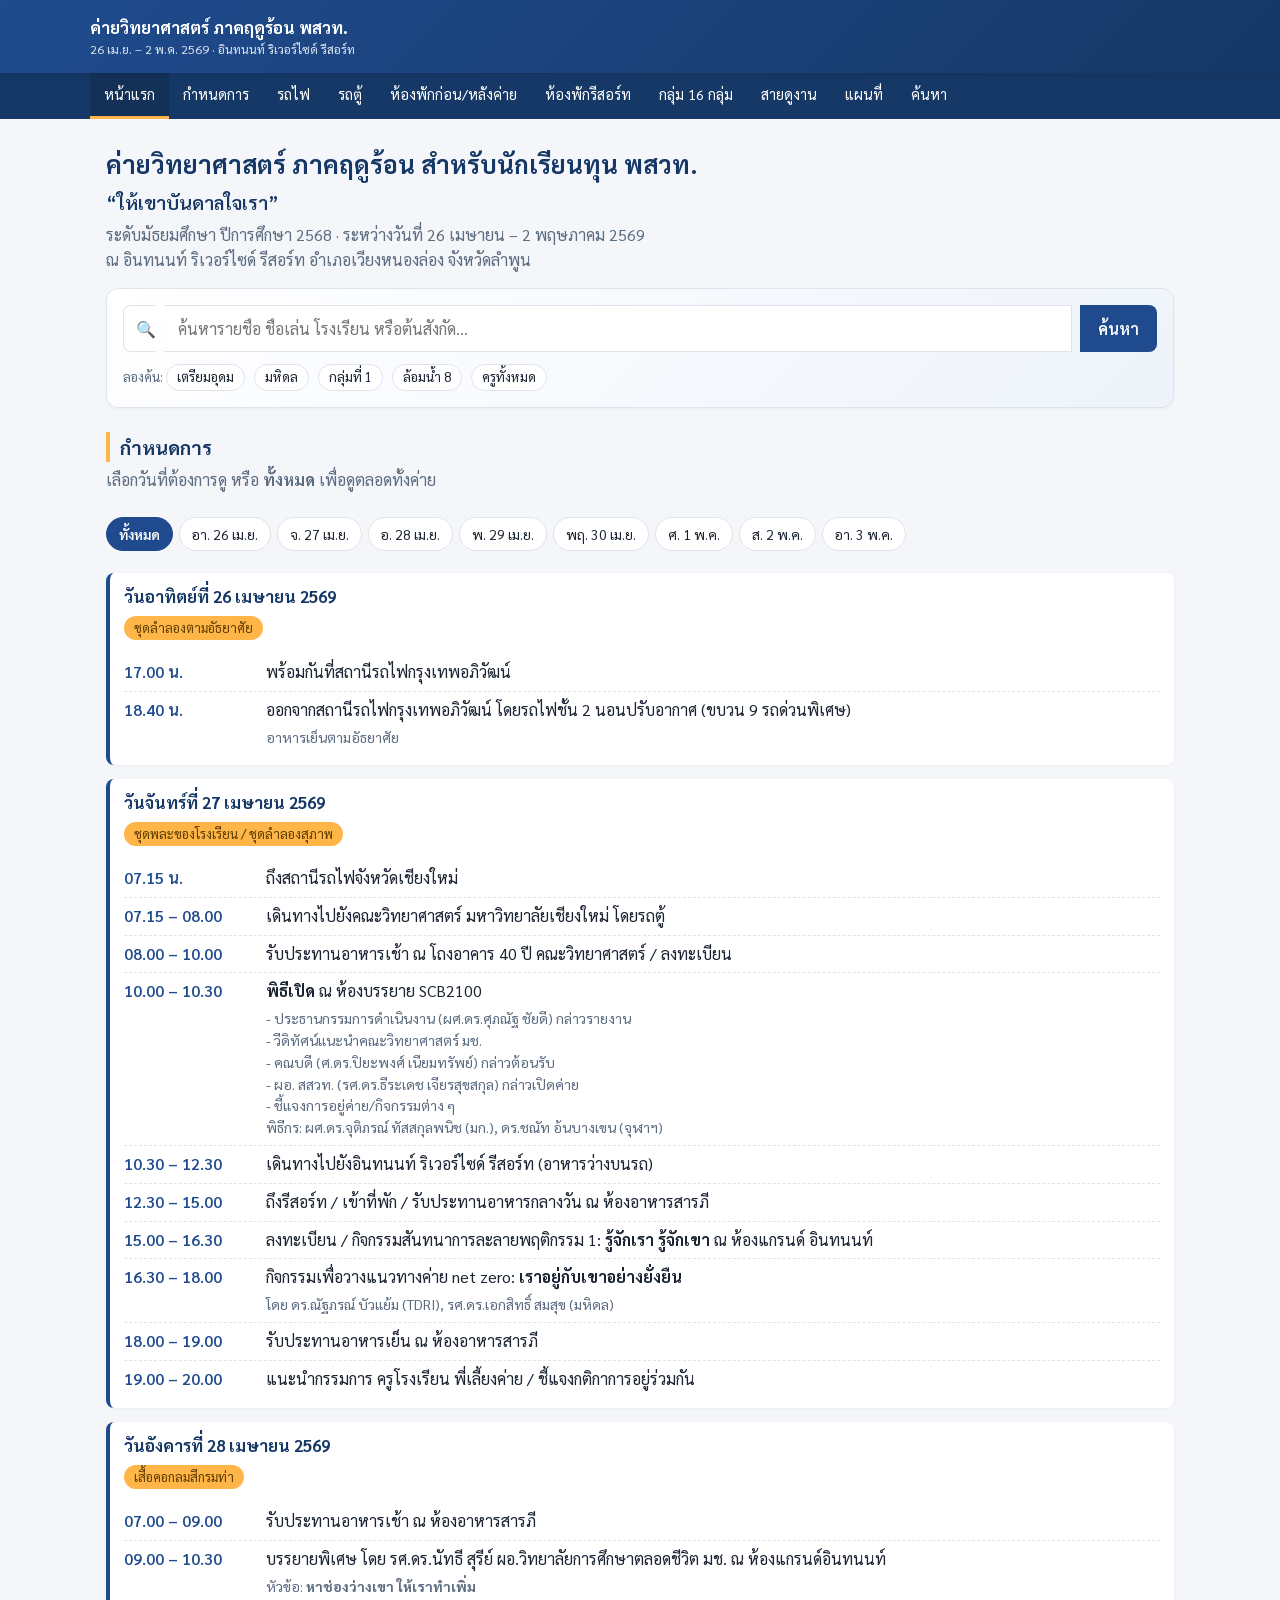
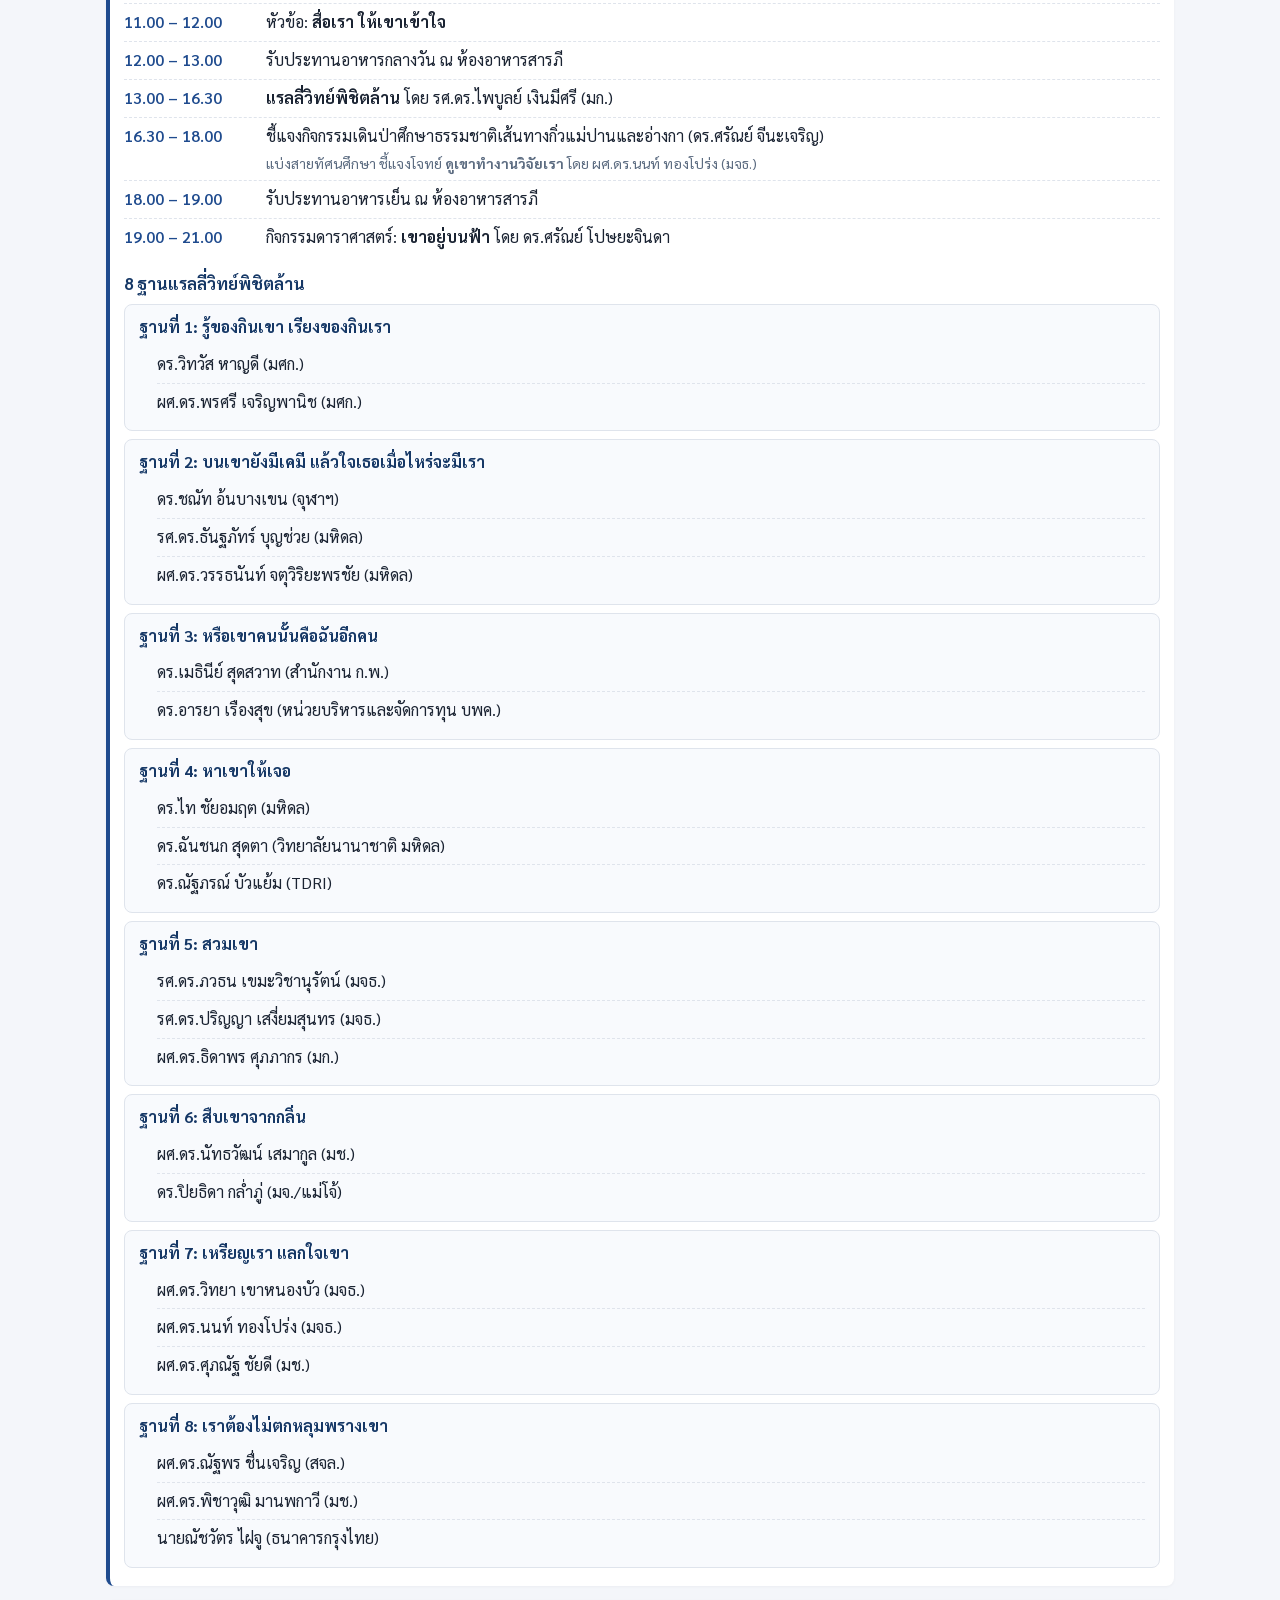
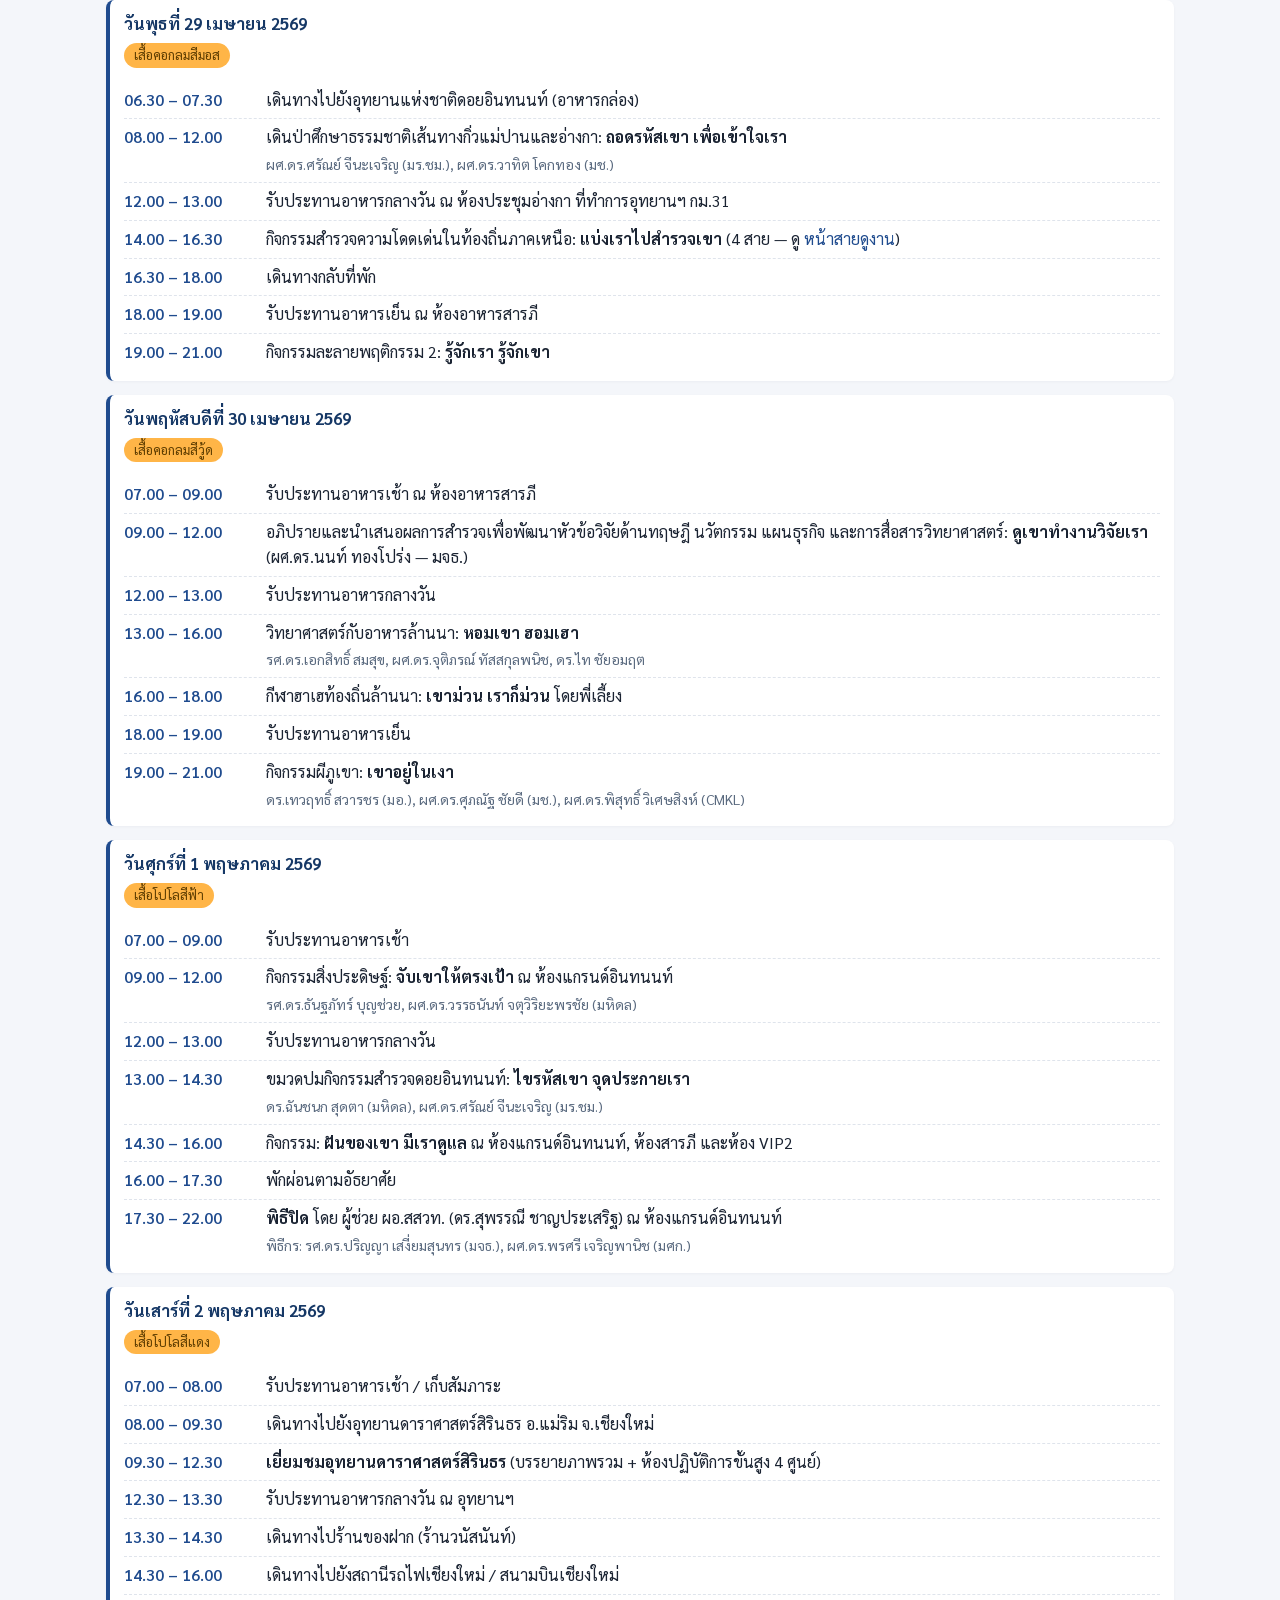
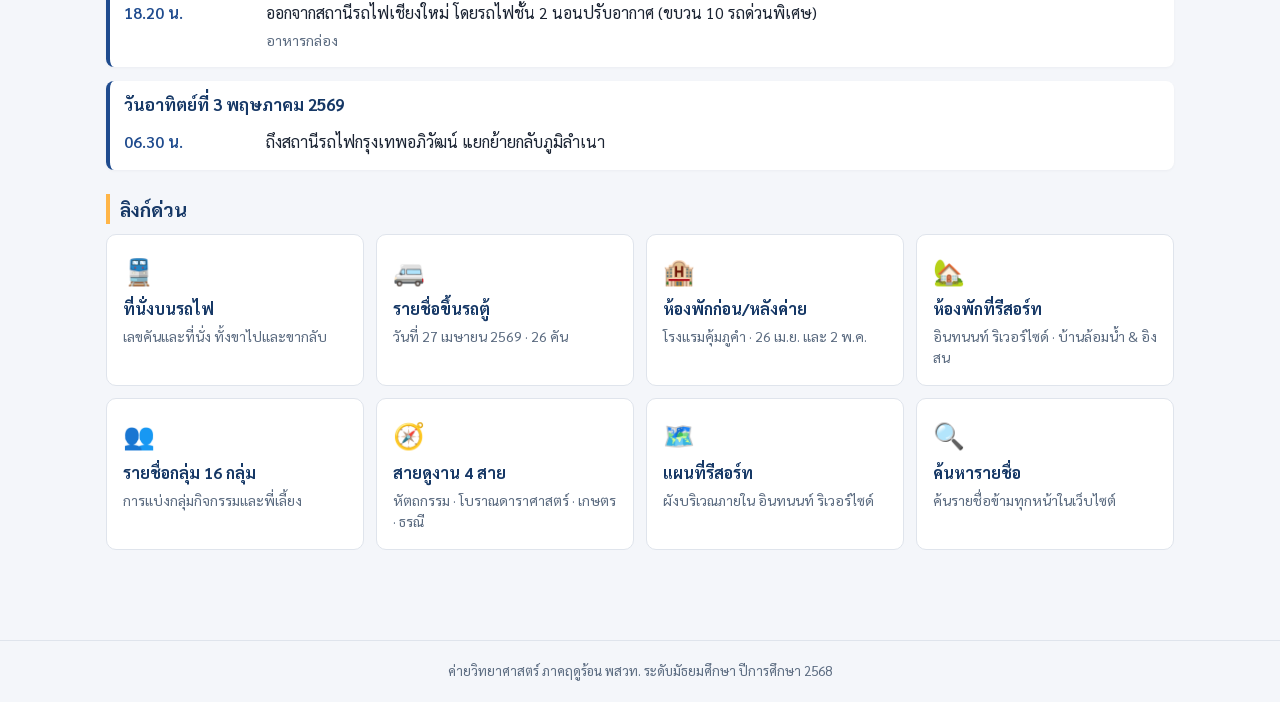
==== dpst25/index.html @ f463a6c1 "Deploy DPST25 camp site under /dpst25" ====
<!DOCTYPE html>
<html lang="th">
<head>
<meta charset="UTF-8">
<meta name="viewport" content="width=device-width, initial-scale=1">
<title>หน้าแรก | ค่ายวิทยาศาสตร์ พสวท. 2568</title>
<link rel="stylesheet" href="assets/style.css">
<link rel="preconnect" href="https://fonts.googleapis.com">
<link rel="preconnect" href="https://fonts.gstatic.com" crossorigin>
<link href="https://fonts.googleapis.com/css2?family=Sarabun:wght@400;600;700&display=swap" rel="stylesheet">
</head>
<body>
<header class="site-header">
  <div class="wrap">
    <div class="brand">ค่ายวิทยาศาสตร์ ภาคฤดูร้อน พสวท.<small>26 เม.ย. – 2 พ.ค. 2569 · อินทนนท์ ริเวอร์ไซด์ รีสอร์ท</small></div>
    <button class="menu-toggle" aria-label="Menu">เมนู ☰</button>
  </div>
</header>
<nav class="site-nav">
  <div class="wrap">
    <a href="index.html" class="active">หน้าแรก</a>
    <a href="schedule.html">กำหนดการ</a>
    <a href="train.html">รถไฟ</a>
    <a href="vans.html">รถตู้</a>
    <a href="hotel-rooms.html">ห้องพักก่อน/หลังค่าย</a>
    <a href="accommodation.html">ห้องพักรีสอร์ท</a>
    <a href="groups.html">กลุ่ม 16 กลุ่ม</a>
    <a href="field-trip.html">สายดูงาน</a>
    <a href="map.html">แผนที่</a>
    <a href="search.html">ค้นหา</a>
  </div>
</nav>
<main>

  <h1>ค่ายวิทยาศาสตร์ ภาคฤดูร้อน สำหรับนักเรียนทุน พสวท.</h1>
  <p style="font-size:1.2rem;font-weight:600;color:var(--primary-dark);margin:4px 0 6px;">“ให้เขาบันดาลใจเรา”</p>
  <p class="lead">ระดับมัธยมศึกษา ปีการศึกษา 2568 · ระหว่างวันที่ 26 เมษายน – 2 พฤษภาคม 2569<br>ณ อินทนนท์ ริเวอร์ไซด์ รีสอร์ท อำเภอเวียงหนองล่อง จังหวัดลำพูน</p>

  <div class="hero-search">
    <form action="search.html" method="get" role="search">
      <span class="icon" aria-hidden="true">🔍</span>
      <input type="search" name="q" placeholder="ค้นหารายชื่อ ชื่อเล่น โรงเรียน หรือต้นสังกัด…" aria-label="ค้นหารายชื่อทั้งไซต์" autocomplete="off">
      <button type="submit">ค้นหา</button>
    </form>
    <p class="hint">ลองค้น:
      <a href="search.html?q=เตรียมอุดม">เตรียมอุดม</a>
      <a href="search.html?q=มหิดล">มหิดล</a>
      <a href="search.html?q=กลุ่มที่+1">กลุ่มที่ 1</a>
      <a href="search.html?q=ล้อมน้ำ+8">ล้อมน้ำ 8</a>
      <a href="search.html?q=ครู">ครูทั้งหมด</a>
    </p>
  </div>

  <h2>กำหนดการ</h2>
  <p class="lead" style="margin-top:-4px;">เลือกวันที่ต้องการดู หรือ <strong>ทั้งหมด</strong> เพื่อดูตลอดทั้งค่าย</p>
  <div class="day-filters" role="tablist">
    <button class="day-btn active" data-day="all">ทั้งหมด</button>
    <button class="day-btn" data-day="26apr">อา. 26 เม.ย.</button>
    <button class="day-btn" data-day="27apr">จ. 27 เม.ย.</button>
    <button class="day-btn" data-day="28apr">อ. 28 เม.ย.</button>
    <button class="day-btn" data-day="29apr">พ. 29 เม.ย.</button>
    <button class="day-btn" data-day="30apr">พฤ. 30 เม.ย.</button>
    <button class="day-btn" data-day="1may">ศ. 1 พ.ค.</button>
    <button class="day-btn" data-day="2may">ส. 2 พ.ค.</button>
    <button class="day-btn" data-day="3may">อา. 3 พ.ค.</button>
  </div>

  <div class="day-block" data-day="26apr">
    <h3>วันอาทิตย์ที่ 26 เมษายน 2569</h3>
    <span class="dress">ชุดลำลองตามอัธยาศัย</span>
    <ul>
      <li><span class="time">17.00 น.</span><span class="what">พร้อมกันที่สถานีรถไฟกรุงเทพอภิวัฒน์</span></li>
      <li><span class="time">18.40 น.</span><span class="what">ออกจากสถานีรถไฟกรุงเทพอภิวัฒน์ โดยรถไฟชั้น 2 นอนปรับอากาศ (ขบวน 9 รถด่วนพิเศษ)<span class="sub">อาหารเย็นตามอัธยาศัย</span></span></li>
    </ul>
  </div>

  <div class="day-block" data-day="27apr">
    <h3>วันจันทร์ที่ 27 เมษายน 2569</h3>
    <span class="dress">ชุดพละของโรงเรียน / ชุดลำลองสุภาพ</span>
    <ul>
      <li><span class="time">07.15 น.</span><span class="what">ถึงสถานีรถไฟจังหวัดเชียงใหม่</span></li>
      <li><span class="time">07.15 – 08.00</span><span class="what">เดินทางไปยังคณะวิทยาศาสตร์ มหาวิทยาลัยเชียงใหม่ โดยรถตู้</span></li>
      <li><span class="time">08.00 – 10.00</span><span class="what">รับประทานอาหารเช้า ณ โถงอาคาร 40 ปี คณะวิทยาศาสตร์ / ลงทะเบียน</span></li>
      <li><span class="time">10.00 – 10.30</span><span class="what"><strong>พิธีเปิด</strong> ณ ห้องบรรยาย SCB2100<span class="sub">- ประธานกรรมการดำเนินงาน (ผศ.ดร.ศุภณัฐ ชัยดี) กล่าวรายงาน<br>- วีดิทัศน์แนะนำคณะวิทยาศาสตร์ มช.<br>- คณบดี (ศ.ดร.ปิยะพงศ์ เนียมทรัพย์) กล่าวต้อนรับ<br>- ผอ. สสวท. (รศ.ดร.ธีระเดช เจียรสุขสกุล) กล่าวเปิดค่าย<br>- ชี้แจงการอยู่ค่าย/กิจกรรมต่าง ๆ<br>พิธีกร: ผศ.ดร.จุติภรณ์ ทัสสกุลพนิช (มก.), ดร.ชณัท อ้นบางเขน (จุฬาฯ)</span></span></li>
      <li><span class="time">10.30 – 12.30</span><span class="what">เดินทางไปยังอินทนนท์ ริเวอร์ไซด์ รีสอร์ท (อาหารว่างบนรถ)</span></li>
      <li><span class="time">12.30 – 15.00</span><span class="what">ถึงรีสอร์ท / เข้าที่พัก / รับประทานอาหารกลางวัน ณ ห้องอาหารสารภี</span></li>
      <li><span class="time">15.00 – 16.30</span><span class="what">ลงทะเบียน / กิจกรรมสันทนาการละลายพฤติกรรม 1: <strong>รู้จักเรา รู้จักเขา</strong> ณ ห้องแกรนด์ อินทนนท์</span></li>
      <li><span class="time">16.30 – 18.00</span><span class="what">กิจกรรมเพื่อวางแนวทางค่าย net zero: <strong>เราอยู่กับเขาอย่างยั่งยืน</strong><span class="sub">โดย ดร.ณัฐภรณ์ บัวแย้ม (TDRI), รศ.ดร.เอกสิทธิ์ สมสุข (มหิดล)</span></span></li>
      <li><span class="time">18.00 – 19.00</span><span class="what">รับประทานอาหารเย็น ณ ห้องอาหารสารภี</span></li>
      <li><span class="time">19.00 – 20.00</span><span class="what">แนะนำกรรมการ ครูโรงเรียน พี่เลี้ยงค่าย / ชี้แจงกติกาการอยู่ร่วมกัน</span></li>
    </ul>
  </div>

  <div class="day-block" data-day="28apr">
    <h3>วันอังคารที่ 28 เมษายน 2569</h3>
    <span class="dress">เสื้อคอกลมสีกรมท่า</span>
    <ul>
      <li><span class="time">07.00 – 09.00</span><span class="what">รับประทานอาหารเช้า ณ ห้องอาหารสารภี</span></li>
      <li><span class="time">09.00 – 10.30</span><span class="what">บรรยายพิเศษ โดย รศ.ดร.นัทธี สุรีย์ ผอ.วิทยาลัยการศึกษาตลอดชีวิต มช. ณ ห้องแกรนด์อินทนนท์<span class="sub">หัวข้อ: <strong>หาช่องว่างเขา ให้เราทำเพิ่ม</strong></span></span></li>
      <li><span class="time">11.00 – 12.00</span><span class="what">หัวข้อ: <strong>สื่อเรา ให้เขาเข้าใจ</strong></span></li>
      <li><span class="time">12.00 – 13.00</span><span class="what">รับประทานอาหารกลางวัน ณ ห้องอาหารสารภี</span></li>
      <li><span class="time">13.00 – 16.30</span><span class="what"><strong>แรลลี่วิทย์พิชิตล้าน</strong> โดย รศ.ดร.ไพบูลย์ เงินมีศรี (มก.)</span></li>
      <li><span class="time">16.30 – 18.00</span><span class="what">ชี้แจงกิจกรรมเดินป่าศึกษาธรรมชาติเส้นทางกิ่วแม่ปานและอ่างกา (ดร.ศรัณย์ จีนะเจริญ)<span class="sub">แบ่งสายทัศนศึกษา ชี้แจงโจทย์ <strong>ดูเขาทำงานวิจัยเรา</strong> โดย ผศ.ดร.นนท์ ทองโปร่ง (มจธ.)</span></span></li>
      <li><span class="time">18.00 – 19.00</span><span class="what">รับประทานอาหารเย็น ณ ห้องอาหารสารภี</span></li>
      <li><span class="time">19.00 – 21.00</span><span class="what">กิจกรรมดาราศาสตร์: <strong>เขาอยู่บนฟ้า</strong> โดย ดร.ศรัณย์ โปษยะจินดา</span></li>
    </ul>

    <h3 style="margin-top:14px;">8 ฐานแรลลี่วิทย์พิชิตล้าน</h3>
    <div class="station-card">
      <div class="station-title">ฐานที่ 1: รู้ของกินเขา เรียงของกินเรา</div>
      <ul><li>ดร.วิทวัส หาญดี (มศก.)</li><li>ผศ.ดร.พรศรี เจริญพานิช (มศก.)</li></ul>
    </div>
    <div class="station-card">
      <div class="station-title">ฐานที่ 2: บนเขายังมีเคมี แล้วใจเธอเมื่อไหร่จะมีเรา</div>
      <ul><li>ดร.ชณัท อ้นบางเขน (จุฬาฯ)</li><li>รศ.ดร.ธันฐภัทร์ บุญช่วย (มหิดล)</li><li>ผศ.ดร.วรรธนันท์ จตุวิริยะพรชัย (มหิดล)</li></ul>
    </div>
    <div class="station-card">
      <div class="station-title">ฐานที่ 3: หรือเขาคนนั้นคือฉันอีกคน</div>
      <ul><li>ดร.เมธินีย์ สุดสวาท (สำนักงาน ก.พ.)</li><li>ดร.อารยา เรืองสุข (หน่วยบริหารและจัดการทุน บพค.)</li></ul>
    </div>
    <div class="station-card">
      <div class="station-title">ฐานที่ 4: หาเขาให้เจอ</div>
      <ul><li>ดร.ไท ชัยอมฤต (มหิดล)</li><li>ดร.ฉันชนก สุดตา (วิทยาลัยนานาชาติ มหิดล)</li><li>ดร.ณัฐภรณ์ บัวแย้ม (TDRI)</li></ul>
    </div>
    <div class="station-card">
      <div class="station-title">ฐานที่ 5: สวมเขา</div>
      <ul><li>รศ.ดร.ภวธน เขมะวิชานุรัตน์ (มจธ.)</li><li>รศ.ดร.ปริญญา เสงี่ยมสุนทร (มจธ.)</li><li>ผศ.ดร.ธิดาพร ศุภภากร (มก.)</li></ul>
    </div>
    <div class="station-card">
      <div class="station-title">ฐานที่ 6: สืบเขาจากกลิ่น</div>
      <ul><li>ผศ.ดร.นัทธวัฒน์ เสมากูล (มช.)</li><li>ดร.ปิยธิดา กล่ำภู่ (มจ./แม่โจ้)</li></ul>
    </div>
    <div class="station-card">
      <div class="station-title">ฐานที่ 7: เหรียญเรา แลกใจเขา</div>
      <ul><li>ผศ.ดร.วิทยา เขาหนองบัว (มจธ.)</li><li>ผศ.ดร.นนท์ ทองโปร่ง (มจธ.)</li><li>ผศ.ดร.ศุภณัฐ ชัยดี (มช.)</li></ul>
    </div>
    <div class="station-card">
      <div class="station-title">ฐานที่ 8: เราต้องไม่ตกหลุมพรางเขา</div>
      <ul><li>ผศ.ดร.ณัฐพร ชื่นเจริญ (สจล.)</li><li>ผศ.ดร.พิชาวุฒิ มานพกาวี (มช.)</li><li>นายณัชวัตร ไฝจู (ธนาคารกรุงไทย)</li></ul>
    </div>
  </div>

  <div class="day-block" data-day="29apr">
    <h3>วันพุธที่ 29 เมษายน 2569</h3>
    <span class="dress">เสื้อคอกลมสีมอส</span>
    <ul>
      <li><span class="time">06.30 – 07.30</span><span class="what">เดินทางไปยังอุทยานแห่งชาติดอยอินทนนท์ (อาหารกล่อง)</span></li>
      <li><span class="time">08.00 – 12.00</span><span class="what">เดินป่าศึกษาธรรมชาติเส้นทางกิ่วแม่ปานและอ่างกา: <strong>ถอดรหัสเขา เพื่อเข้าใจเรา</strong><span class="sub">ผศ.ดร.ศรัณย์ จีนะเจริญ (มร.ชม.), ผศ.ดร.วาทิต โคกทอง (มช.)</span></span></li>
      <li><span class="time">12.00 – 13.00</span><span class="what">รับประทานอาหารกลางวัน ณ ห้องประชุมอ่างกา ที่ทำการอุทยานฯ กม.31</span></li>
      <li><span class="time">14.00 – 16.30</span><span class="what">กิจกรรมสำรวจความโดดเด่นในท้องถิ่นภาคเหนือ: <strong>แบ่งเราไปสำรวจเขา</strong> (4 สาย — ดู <a href="field-trip.html">หน้าสายดูงาน</a>)</span></li>
      <li><span class="time">16.30 – 18.00</span><span class="what">เดินทางกลับที่พัก</span></li>
      <li><span class="time">18.00 – 19.00</span><span class="what">รับประทานอาหารเย็น ณ ห้องอาหารสารภี</span></li>
      <li><span class="time">19.00 – 21.00</span><span class="what">กิจกรรมละลายพฤติกรรม 2: <strong>รู้จักเรา รู้จักเขา</strong></span></li>
    </ul>
  </div>

  <div class="day-block" data-day="30apr">
    <h3>วันพฤหัสบดีที่ 30 เมษายน 2569</h3>
    <span class="dress">เสื้อคอกลมสีวู้ด</span>
    <ul>
      <li><span class="time">07.00 – 09.00</span><span class="what">รับประทานอาหารเช้า ณ ห้องอาหารสารภี</span></li>
      <li><span class="time">09.00 – 12.00</span><span class="what">อภิปรายและนำเสนอผลการสำรวจเพื่อพัฒนาหัวข้อวิจัยด้านทฤษฎี นวัตกรรม แผนธุรกิจ และการสื่อสารวิทยาศาสตร์: <strong>ดูเขาทำงานวิจัยเรา</strong> (ผศ.ดร.นนท์ ทองโปร่ง — มจธ.)</span></li>
      <li><span class="time">12.00 – 13.00</span><span class="what">รับประทานอาหารกลางวัน</span></li>
      <li><span class="time">13.00 – 16.00</span><span class="what">วิทยาศาสตร์กับอาหารล้านนา: <strong>หอมเขา ฮอมเฮา</strong><span class="sub">รศ.ดร.เอกสิทธิ์ สมสุข, ผศ.ดร.จุติภรณ์ ทัสสกุลพนิช, ดร.ไท ชัยอมฤต</span></span></li>
      <li><span class="time">16.00 – 18.00</span><span class="what">กีฬาฮาเฮท้องถิ่นล้านนา: <strong>เขาม่วน เราก็ม่วน</strong> โดยพี่เลี้ยง</span></li>
      <li><span class="time">18.00 – 19.00</span><span class="what">รับประทานอาหารเย็น</span></li>
      <li><span class="time">19.00 – 21.00</span><span class="what">กิจกรรมผีภูเขา: <strong>เขาอยู่ในเงา</strong><span class="sub">ดร.เทวฤทธิ์ สวารชร (มอ.), ผศ.ดร.ศุภณัฐ ชัยดี (มช.), ผศ.ดร.พิสุทธิ์ วิเศษสิงห์ (CMKL)</span></span></li>
    </ul>
  </div>

  <div class="day-block" data-day="1may">
    <h3>วันศุกร์ที่ 1 พฤษภาคม 2569</h3>
    <span class="dress">เสื้อโปโลสีฟ้า</span>
    <ul>
      <li><span class="time">07.00 – 09.00</span><span class="what">รับประทานอาหารเช้า</span></li>
      <li><span class="time">09.00 – 12.00</span><span class="what">กิจกรรมสิ่งประดิษฐ์: <strong>จับเขาให้ตรงเป้า</strong> ณ ห้องแกรนด์อินทนนท์<span class="sub">รศ.ดร.ธันฐภัทร์ บุญช่วย, ผศ.ดร.วรรธนันท์ จตุวิริยะพรชัย (มหิดล)</span></span></li>
      <li><span class="time">12.00 – 13.00</span><span class="what">รับประทานอาหารกลางวัน</span></li>
      <li><span class="time">13.00 – 14.30</span><span class="what">ขมวดปมกิจกรรมสำรวจดอยอินทนนท์: <strong>ไขรหัสเขา จุดประกายเรา</strong><span class="sub">ดร.ฉันชนก สุดตา (มหิดล), ผศ.ดร.ศรัณย์ จีนะเจริญ (มร.ชม.)</span></span></li>
      <li><span class="time">14.30 – 16.00</span><span class="what">กิจกรรม: <strong>ฝันของเขา มีเราดูแล</strong> ณ ห้องแกรนด์อินทนนท์, ห้องสารภี และห้อง VIP2</span></li>
      <li><span class="time">16.00 – 17.30</span><span class="what">พักผ่อนตามอัธยาศัย</span></li>
      <li><span class="time">17.30 – 22.00</span><span class="what"><strong>พิธีปิด</strong> โดย ผู้ช่วย ผอ.สสวท. (ดร.สุพรรณี ชาญประเสริฐ) ณ ห้องแกรนด์อินทนนท์<span class="sub">พิธีกร: รศ.ดร.ปริญญา เสงี่ยมสุนทร (มจธ.), ผศ.ดร.พรศรี เจริญพานิช (มศก.)</span></span></li>
    </ul>
  </div>

  <div class="day-block" data-day="2may">
    <h3>วันเสาร์ที่ 2 พฤษภาคม 2569</h3>
    <span class="dress">เสื้อโปโลสีแดง</span>
    <ul>
      <li><span class="time">07.00 – 08.00</span><span class="what">รับประทานอาหารเช้า / เก็บสัมภาระ</span></li>
      <li><span class="time">08.00 – 09.30</span><span class="what">เดินทางไปยังอุทยานดาราศาสตร์สิรินธร อ.แม่ริม จ.เชียงใหม่</span></li>
      <li><span class="time">09.30 – 12.30</span><span class="what"><strong>เยี่ยมชมอุทยานดาราศาสตร์สิรินธร</strong> (บรรยายภาพรวม + ห้องปฏิบัติการขั้นสูง 4 ศูนย์)</span></li>
      <li><span class="time">12.30 – 13.30</span><span class="what">รับประทานอาหารกลางวัน ณ อุทยานฯ</span></li>
      <li><span class="time">13.30 – 14.30</span><span class="what">เดินทางไปร้านของฝาก (ร้านวนัสนันท์)</span></li>
      <li><span class="time">14.30 – 16.00</span><span class="what">เดินทางไปยังสถานีรถไฟเชียงใหม่ / สนามบินเชียงใหม่</span></li>
      <li><span class="time">18.20 น.</span><span class="what">ออกจากสถานีรถไฟเชียงใหม่ โดยรถไฟชั้น 2 นอนปรับอากาศ (ขบวน 10 รถด่วนพิเศษ)<span class="sub">อาหารกล่อง</span></span></li>
    </ul>
  </div>

  <div class="day-block" data-day="3may">
    <h3>วันอาทิตย์ที่ 3 พฤษภาคม 2569</h3>
    <ul>
      <li><span class="time">06.30 น.</span><span class="what">ถึงสถานีรถไฟกรุงเทพอภิวัฒน์ แยกย้ายกลับภูมิลำเนา</span></li>
    </ul>
  </div>


  <h2>ลิงก์ด่วน</h2>
  <div class="tile-grid">
    <a class="tile" href="train.html">
      <div class="icon">🚆</div>
      <div class="title">ที่นั่งบนรถไฟ</div>
      <div class="desc">เลขคันและที่นั่ง ทั้งขาไปและขากลับ</div>
    </a>
    <a class="tile" href="vans.html">
      <div class="icon">🚐</div>
      <div class="title">รายชื่อขึ้นรถตู้</div>
      <div class="desc">วันที่ 27 เมษายน 2569 · 26 คัน</div>
    </a>
    <a class="tile" href="hotel-rooms.html">
      <div class="icon">🏨</div>
      <div class="title">ห้องพักก่อน/หลังค่าย</div>
      <div class="desc">โรงแรมคุ้มภูคำ · 26 เม.ย. และ 2 พ.ค.</div>
    </a>
    <a class="tile" href="accommodation.html">
      <div class="icon">🏡</div>
      <div class="title">ห้องพักที่รีสอร์ท</div>
      <div class="desc">อินทนนท์ ริเวอร์ไซด์ · บ้านล้อมน้ำ &amp; อิงสน</div>
    </a>
    <a class="tile" href="groups.html">
      <div class="icon">👥</div>
      <div class="title">รายชื่อกลุ่ม 16 กลุ่ม</div>
      <div class="desc">การแบ่งกลุ่มกิจกรรมและพี่เลี้ยง</div>
    </a>
    <a class="tile" href="field-trip.html">
      <div class="icon">🧭</div>
      <div class="title">สายดูงาน 4 สาย</div>
      <div class="desc">หัตถกรรม · โบราณดาราศาสตร์ · เกษตร · ธรณี</div>
    </a>
    <a class="tile" href="map.html">
      <div class="icon">🗺️</div>
      <div class="title">แผนที่รีสอร์ท</div>
      <div class="desc">ผังบริเวณภายใน อินทนนท์ ริเวอร์ไซด์</div>
    </a>
    <a class="tile" href="search.html">
      <div class="icon">🔍</div>
      <div class="title">ค้นหารายชื่อ</div>
      <div class="desc">ค้นรายชื่อข้ามทุกหน้าในเว็บไซต์</div>
    </a>
  </div>
</main>
<footer>
  ค่ายวิทยาศาสตร์ ภาคฤดูร้อน พสวท. ระดับมัธยมศึกษา ปีการศึกษา 2568
</footer>
<script src="assets/search.js"></script>
</body>
</html>
---- dpst25/assets/style.css ----
:root {
  --bg: #f4f6fa;
  --card: #ffffff;
  --text: #1a2332;
  --muted: #5b6b80;
  --primary: #1f4b8e;
  --primary-dark: #163866;
  --accent: #ffb547;
  --border: #dfe4ec;
  --row-alt: #f8fafd;
  --row-hover: #eef3fb;
  --highlight: #fff4c2;
  --danger: #c0392b;
}

* { box-sizing: border-box; }

html { -webkit-text-size-adjust: 100%; }

body {
  margin: 0;
  font-family: "Sarabun", "Segoe UI", "Tahoma", system-ui, -apple-system, sans-serif;
  background: var(--bg);
  color: var(--text);
  line-height: 1.55;
  font-size: 16px;
}

a { color: var(--primary); text-decoration: none; }
a:hover { text-decoration: underline; }

header.site-header {
  background: linear-gradient(135deg, var(--primary) 0%, var(--primary-dark) 100%);
  color: #fff;
  padding: 14px 16px;
  position: sticky;
  top: 0;
  z-index: 50;
  box-shadow: 0 2px 8px rgba(0,0,0,0.08);
}

.site-header .wrap {
  max-width: 1100px;
  margin: 0 auto;
  display: flex;
  align-items: center;
  justify-content: space-between;
  gap: 12px;
  flex-wrap: wrap;
}

.site-header .brand {
  font-weight: 700;
  font-size: 1.05rem;
  color: #fff;
}
.site-header .brand small {
  display: block;
  font-weight: 400;
  font-size: 0.78rem;
  opacity: 0.85;
}

.menu-toggle {
  background: rgba(255,255,255,0.15);
  border: 1px solid rgba(255,255,255,0.3);
  color: #fff;
  padding: 8px 12px;
  border-radius: 6px;
  font-size: 0.9rem;
  cursor: pointer;
}
.menu-toggle:hover { background: rgba(255,255,255,0.25); }

nav.site-nav {
  background: var(--primary-dark);
  padding: 0;
}
nav.site-nav .wrap {
  max-width: 1100px;
  margin: 0 auto;
  display: flex;
  flex-wrap: wrap;
}
nav.site-nav a {
  display: block;
  padding: 10px 14px;
  color: #fff;
  font-size: 0.9rem;
  border-bottom: 3px solid transparent;
}
nav.site-nav a:hover {
  background: rgba(255,255,255,0.1);
  text-decoration: none;
}
nav.site-nav a.active {
  border-bottom-color: var(--accent);
  background: rgba(0,0,0,0.15);
}

@media (max-width: 720px) {
  nav.site-nav {
    display: none;
  }
  nav.site-nav.open {
    display: block;
  }
  nav.site-nav .wrap {
    flex-direction: column;
  }
  nav.site-nav a {
    border-bottom: 1px solid rgba(255,255,255,0.1);
  }
  nav.site-nav a.active { border-bottom-color: var(--accent); }
}
@media (min-width: 721px) {
  .menu-toggle { display: none; }
}

main {
  max-width: 1100px;
  margin: 0 auto;
  padding: 18px 16px 60px;
}

h1 {
  font-size: 1.55rem;
  margin: 8px 0 4px;
  color: var(--primary-dark);
}
h2 {
  font-size: 1.2rem;
  margin: 24px 0 10px;
  color: var(--primary-dark);
  border-left: 4px solid var(--accent);
  padding-left: 10px;
}
h3 {
  font-size: 1.05rem;
  margin: 18px 0 8px;
  color: var(--primary);
}
p.lead { color: var(--muted); margin-top: 0; }

.card {
  background: var(--card);
  border: 1px solid var(--border);
  border-radius: 10px;
  padding: 16px;
  margin-bottom: 16px;
  box-shadow: 0 1px 3px rgba(15, 30, 60, 0.04);
}

.info-grid {
  display: grid;
  grid-template-columns: repeat(auto-fit, minmax(220px, 1fr));
  gap: 12px;
  margin: 12px 0;
}
.info-grid .item {
  background: var(--row-alt);
  border: 1px solid var(--border);
  border-radius: 8px;
  padding: 10px 12px;
}
.info-grid .item .lbl {
  font-size: 0.78rem;
  color: var(--muted);
  text-transform: uppercase;
  letter-spacing: 0.04em;
}
.info-grid .item .val { font-weight: 600; }

.tile-grid {
  display: grid;
  grid-template-columns: repeat(auto-fill, minmax(220px, 1fr));
  gap: 12px;
}
.tile {
  display: block;
  background: var(--card);
  border: 1px solid var(--border);
  border-radius: 10px;
  padding: 16px;
  color: var(--text);
  transition: transform 0.12s, box-shadow 0.12s, border-color 0.12s;
}
.tile:hover {
  transform: translateY(-2px);
  box-shadow: 0 6px 18px rgba(15, 30, 60, 0.08);
  border-color: var(--primary);
  text-decoration: none;
}
.tile .icon { font-size: 1.6rem; }
.tile .title { font-weight: 700; color: var(--primary-dark); margin-top: 6px; }
.tile .desc { font-size: 0.88rem; color: var(--muted); margin-top: 4px; }

.search-bar {
  position: sticky;
  top: 60px;
  background: var(--bg);
  padding: 8px 0 10px;
  z-index: 10;
}
.search-bar input {
  width: 100%;
  padding: 12px 14px;
  font-size: 1rem;
  border: 1px solid var(--border);
  border-radius: 8px;
  background: #fff;
  font-family: inherit;
}

.hero-search {
  background: linear-gradient(135deg, #fff 0%, #eef3fb 100%);
  border: 1px solid var(--border);
  border-radius: 12px;
  padding: 16px;
  margin-bottom: 16px;
  box-shadow: 0 1px 3px rgba(15, 30, 60, 0.04);
}
.hero-search form {
  display: flex;
  gap: 8px;
  align-items: stretch;
}
.hero-search .icon {
  display: flex;
  align-items: center;
  padding-left: 12px;
  color: var(--muted);
  background: #fff;
  border: 1px solid var(--border);
  border-right: none;
  border-radius: 8px 0 0 8px;
}
.hero-search input {
  flex: 1;
  min-width: 0;
  padding: 12px 14px;
  font-size: 1rem;
  border: 1px solid var(--border);
  border-left: none;
  border-radius: 0;
  background: #fff;
  font-family: inherit;
}
.hero-search input:focus {
  outline: 2px solid var(--primary);
  outline-offset: -1px;
}
.hero-search button {
  background: var(--primary);
  color: #fff;
  border: none;
  border-radius: 0 8px 8px 0;
  padding: 0 18px;
  font-size: 1rem;
  font-weight: 600;
  cursor: pointer;
  font-family: inherit;
  white-space: nowrap;
}
.hero-search button:hover { background: var(--primary-dark); }
.hero-search .hint {
  margin: 8px 0 0;
  font-size: 0.84rem;
  color: var(--muted);
}
.hero-search .hint a {
  display: inline-block;
  margin: 4px 6px 0 0;
  padding: 2px 10px;
  border-radius: 999px;
  background: #fff;
  border: 1px solid var(--border);
  color: var(--text);
  font-size: 0.84rem;
}
.hero-search .hint a:hover {
  border-color: var(--primary);
  color: var(--primary);
  text-decoration: none;
}

@media (max-width: 520px) {
  .hero-search .icon { display: none; }
  .hero-search input { border-left: 1px solid var(--border); border-radius: 8px 0 0 8px; }
}
.search-bar input:focus {
  outline: 2px solid var(--primary);
  outline-offset: 1px;
}
.search-stats {
  font-size: 0.82rem;
  color: var(--muted);
  margin-top: 4px;
}

.table-wrap {
  overflow-x: auto;
  border: 1px solid var(--border);
  border-radius: 10px;
  background: var(--card);
  margin-bottom: 18px;
}
table {
  width: 100%;
  border-collapse: collapse;
  font-size: 0.92rem;
}
th, td {
  padding: 10px 12px;
  text-align: left;
  border-bottom: 1px solid var(--border);
  vertical-align: top;
}
thead th {
  background: var(--primary);
  color: #fff;
  font-weight: 600;
  position: sticky;
  top: 0;
  white-space: nowrap;
  font-size: 0.88rem;
}
tbody tr:nth-child(even) td { background: var(--row-alt); }
tbody tr:hover td { background: var(--row-hover); }
tbody tr.hidden { display: none; }
mark {
  background: var(--highlight);
  padding: 0 2px;
  border-radius: 2px;
  color: inherit;
}

.badge {
  display: inline-block;
  background: var(--row-alt);
  border: 1px solid var(--border);
  border-radius: 999px;
  padding: 2px 10px;
  font-size: 0.78rem;
  color: var(--muted);
}
.badge.boy { background: #e1efff; border-color: #b2d4f5; color: #1f4b8e; }
.badge.girl { background: #fde7f1; border-color: #f5b3d0; color: #a32663; }
.badge.staff { background: #e8e0f7; border-color: #c9b8eb; color: #553a99; }
.badge.teacher { background: #fff3d6; border-color: #ecd28a; color: #8a5e08; }

.day-filters {
  display: flex;
  flex-wrap: wrap;
  gap: 6px;
  margin: 8px 0 14px;
  position: sticky;
  top: 60px;
  background: var(--bg);
  padding: 8px 0;
  z-index: 9;
}
.day-btn {
  background: var(--card);
  border: 1px solid var(--border);
  color: var(--text);
  padding: 7px 12px;
  border-radius: 999px;
  font-size: 0.86rem;
  cursor: pointer;
  font-family: inherit;
  white-space: nowrap;
  transition: background 0.12s, border-color 0.12s, color 0.12s;
}
.day-btn:hover {
  background: var(--row-hover);
  border-color: var(--primary);
}
.day-btn.active {
  background: var(--primary);
  color: #fff;
  border-color: var(--primary);
  font-weight: 600;
}
.day-btn .sub {
  display: inline-block;
  font-size: 0.78rem;
  opacity: 0.75;
  margin-left: 4px;
}

.day-block.hidden { display: none; }

.day-block {
  border-left: 4px solid var(--primary);
  padding: 10px 14px;
  background: var(--card);
  border-radius: 8px;
  margin-bottom: 14px;
  box-shadow: 0 1px 3px rgba(15, 30, 60, 0.04);
}
.day-block h3 {
  margin: 0 0 6px;
  color: var(--primary-dark);
}
.day-block .dress {
  display: inline-block;
  font-size: 0.82rem;
  background: var(--accent);
  color: #5e3d00;
  padding: 2px 10px;
  border-radius: 999px;
  margin-bottom: 8px;
}
.day-block ul { margin: 6px 0 0; padding-left: 0; list-style: none; }
.day-block li {
  display: flex;
  gap: 12px;
  padding: 6px 0;
  border-bottom: 1px dashed var(--border);
}
.day-block li:last-child { border-bottom: none; }
.day-block .time {
  flex-shrink: 0;
  width: 130px;
  font-weight: 600;
  color: var(--primary);
  font-variant-numeric: tabular-nums;
}
.day-block .what { flex: 1; }
.day-block .what .sub {
  display: block;
  margin-top: 4px;
  font-size: 0.88rem;
  color: var(--muted);
}

.station-card {
  background: var(--row-alt);
  border: 1px solid var(--border);
  border-radius: 8px;
  padding: 10px 14px;
  margin: 8px 0;
}
.station-card .station-title {
  font-weight: 700;
  color: var(--primary-dark);
}
.station-card ul { margin: 6px 0 0; padding-left: 18px; }

footer {
  text-align: center;
  font-size: 0.84rem;
  color: var(--muted);
  padding: 20px 16px;
  border-top: 1px solid var(--border);
  margin-top: 30px;
}

.notice {
  background: #fff8e1;
  border: 1px solid #ecd28a;
  border-radius: 8px;
  padding: 10px 14px;
  margin: 10px 0;
  font-size: 0.92rem;
}

.map-img-wrap {
  background: var(--card);
  border: 1px solid var(--border);
  border-radius: 10px;
  padding: 8px;
  text-align: center;
  overflow-x: auto;
}
.map-img-wrap img {
  max-width: 100%;
  height: auto;
  border-radius: 6px;
}

@media (max-width: 600px) {
  body { font-size: 15px; }
  h1 { font-size: 1.3rem; }
  h2 { font-size: 1.05rem; }
  th, td { padding: 8px 10px; font-size: 0.86rem; }
  .day-block .time { width: 105px; font-size: 0.86rem; }
  main { padding: 14px 10px 50px; }
}

@media print {
  header.site-header, nav.site-nav, .search-bar, footer, .menu-toggle { display: none !important; }
  body { background: #fff; }
  .card, .table-wrap, .day-block { box-shadow: none; border-color: #999; break-inside: avoid; }
  thead th { background: #ddd; color: #000; }
}
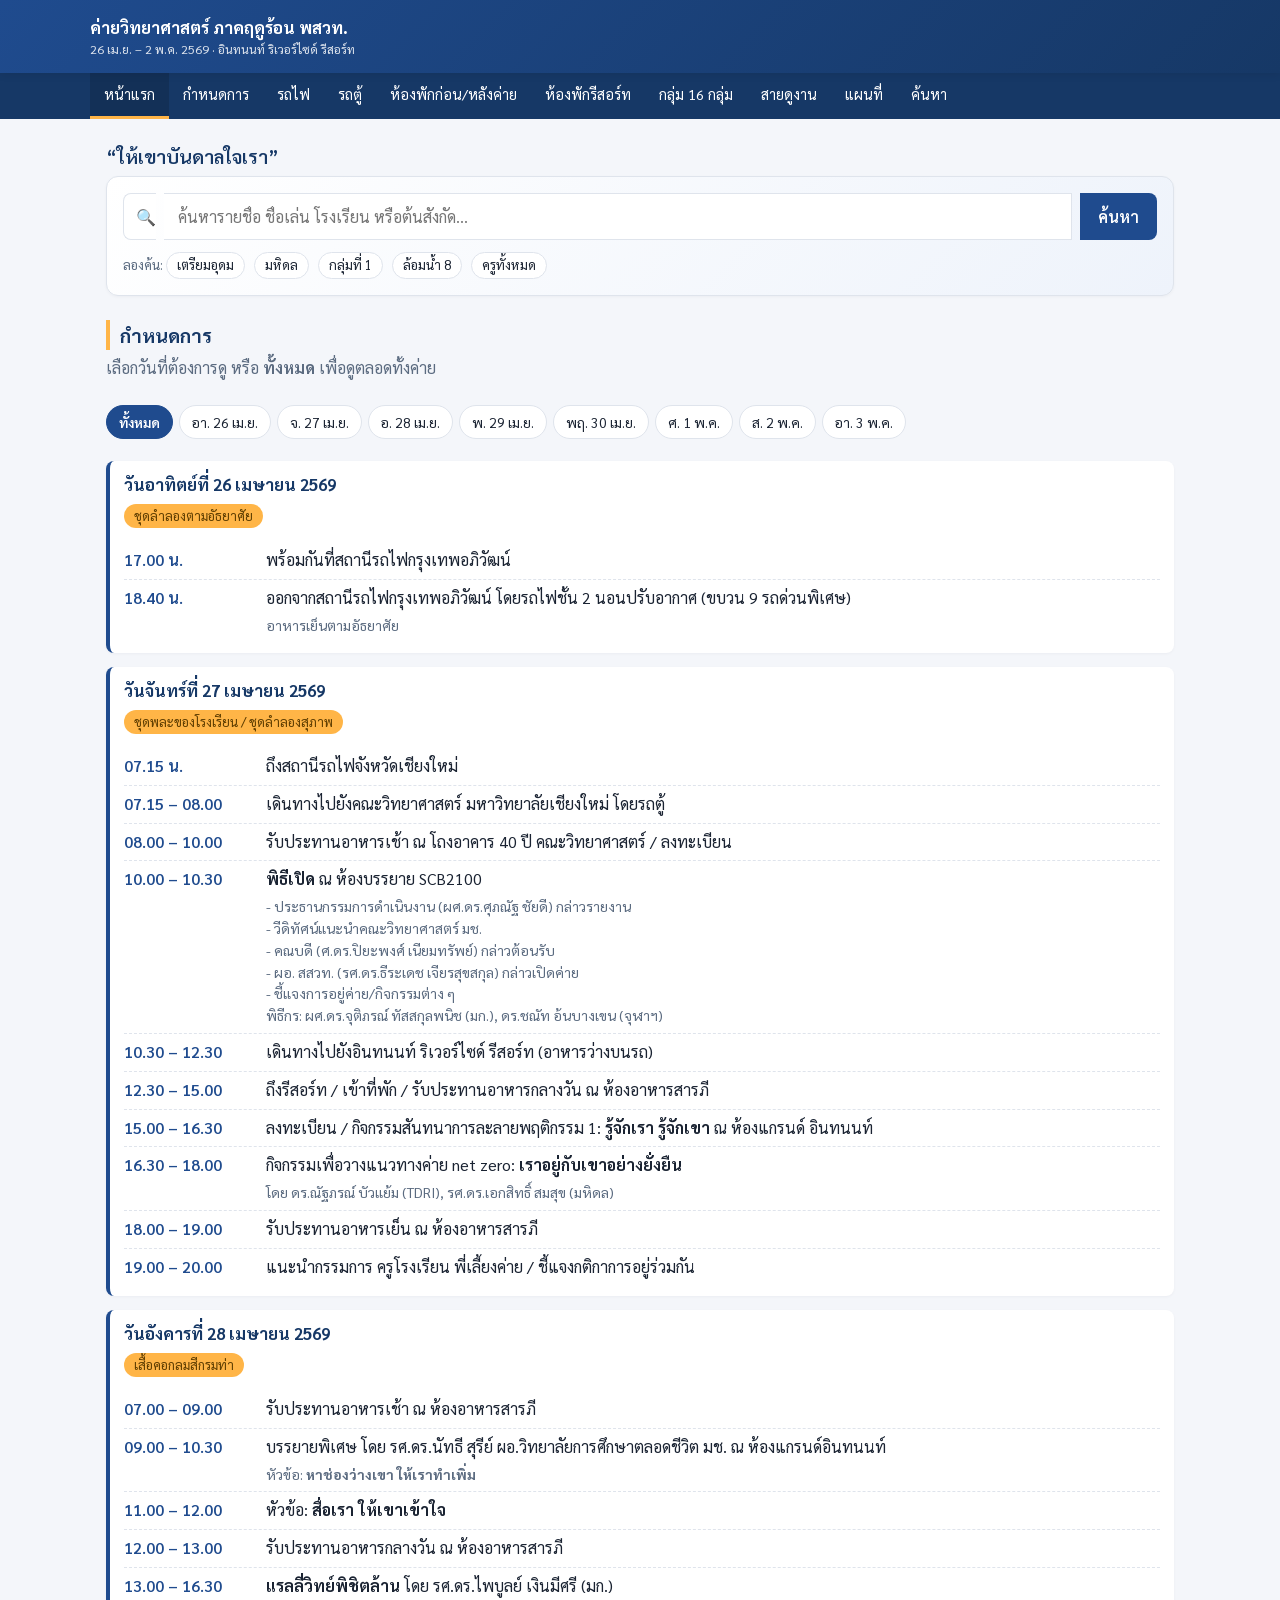
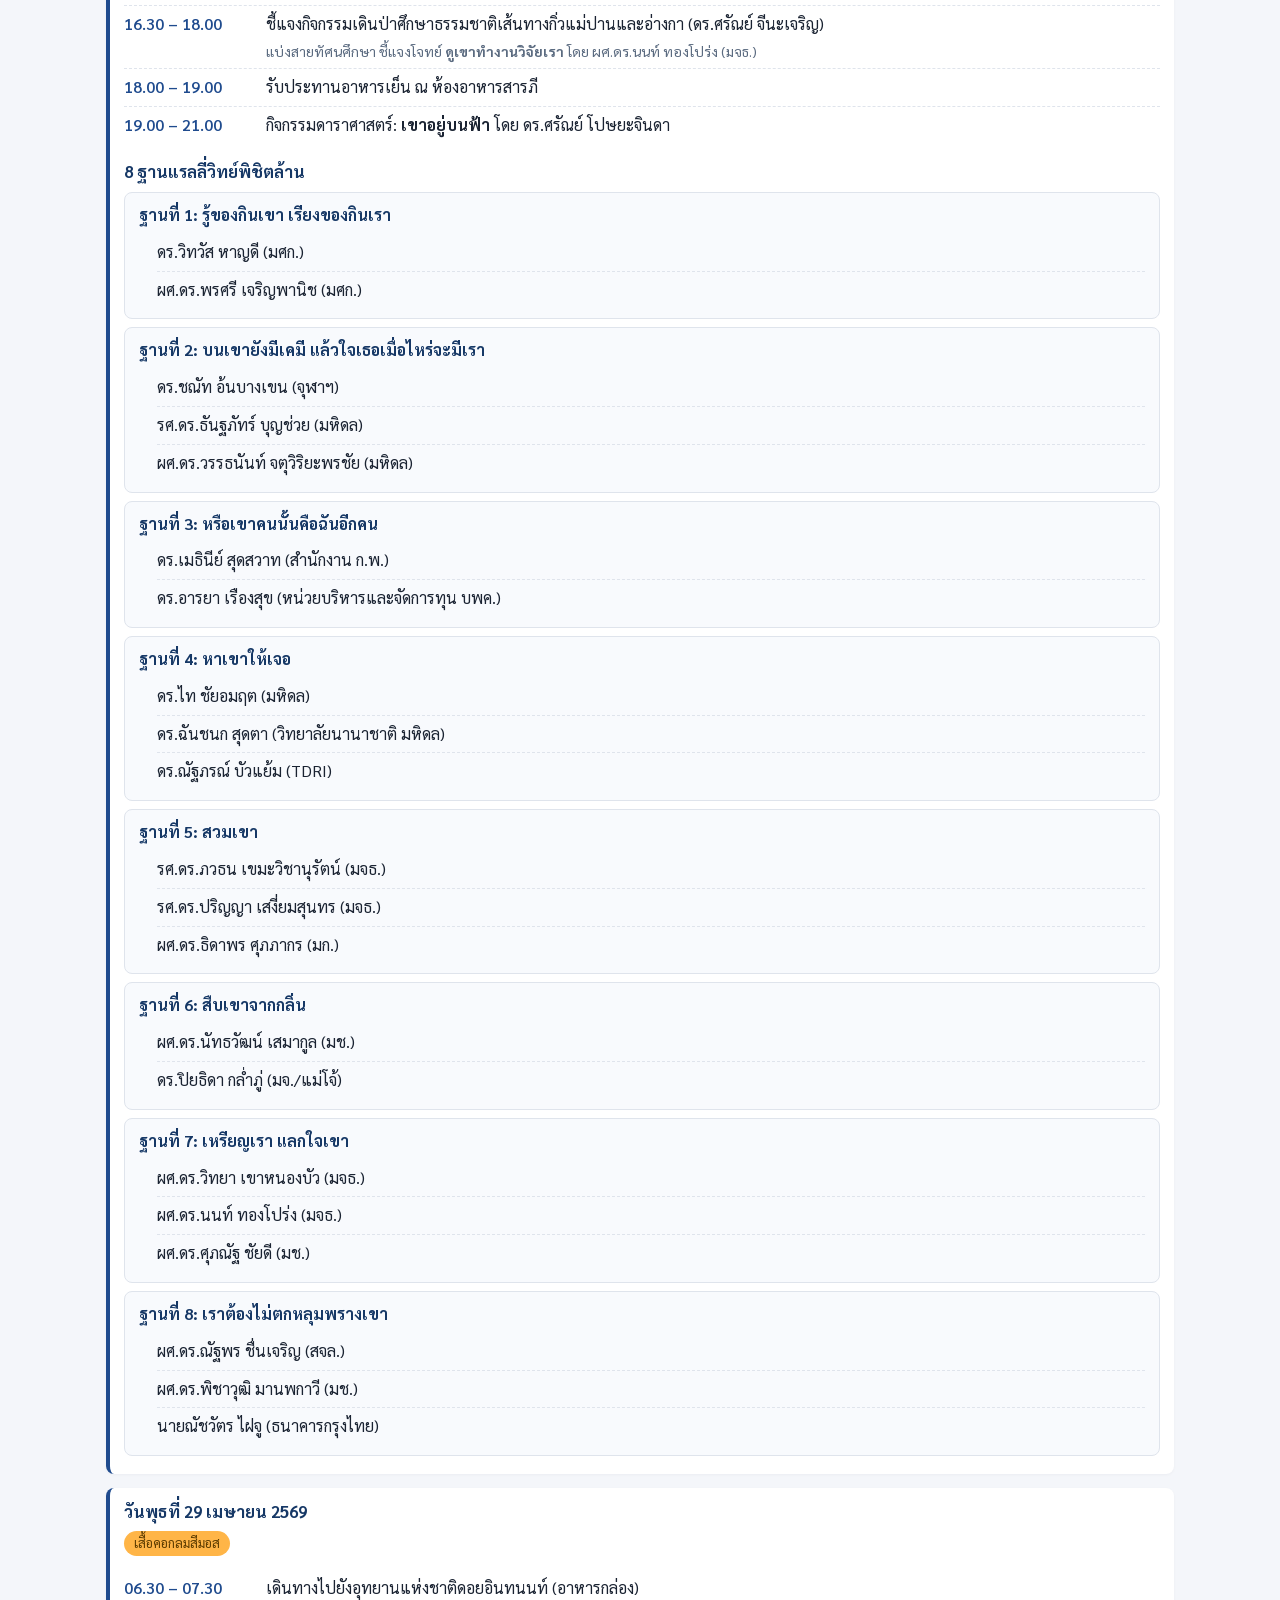
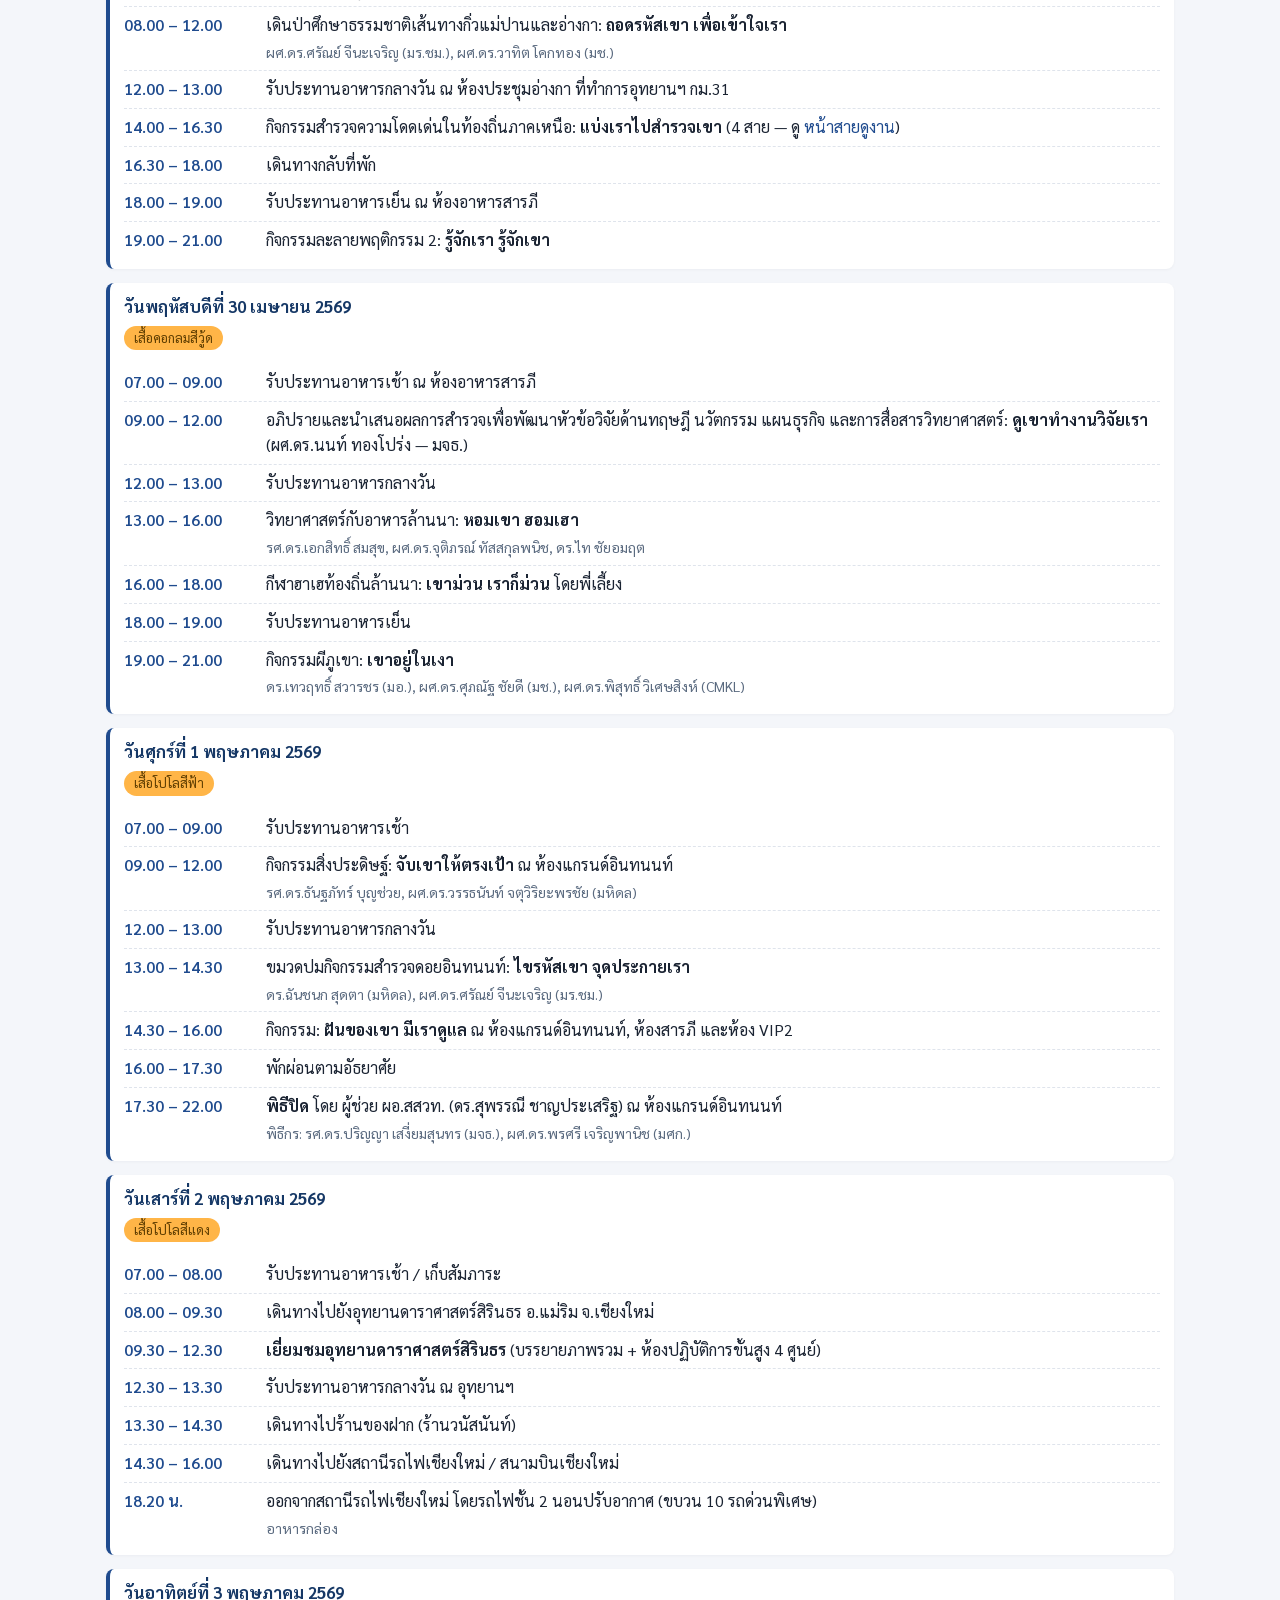
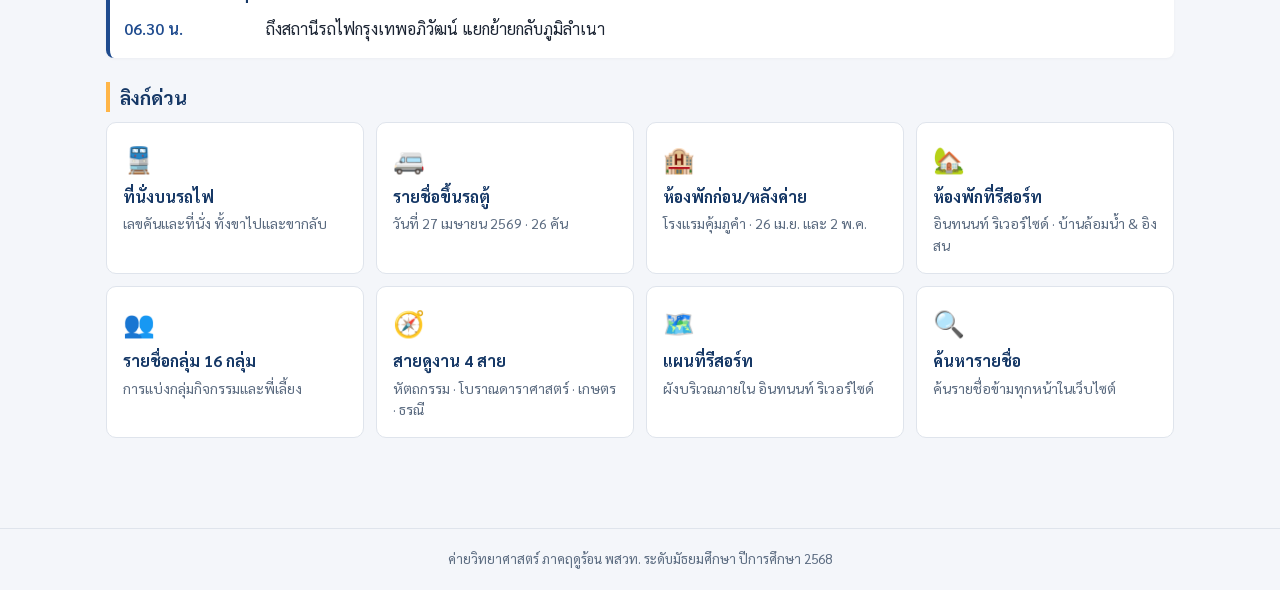
==== commit c5484459: "Remove title and description from index.html Removed the title and a paragraph from the main section" ====
--- a/dpst25/index.html
+++ b/dpst25/index.html
@@ -31,11 +31,7 @@
   </div>
 </nav>
 <main>
-
-  <h1>ค่ายวิทยาศาสตร์ ภาคฤดูร้อน สำหรับนักเรียนทุน พสวท.</h1>
   <p style="font-size:1.2rem;font-weight:600;color:var(--primary-dark);margin:4px 0 6px;">“ให้เขาบันดาลใจเรา”</p>
-  <p class="lead">ระดับมัธยมศึกษา ปีการศึกษา 2568 · ระหว่างวันที่ 26 เมษายน – 2 พฤษภาคม 2569<br>ณ อินทนนท์ ริเวอร์ไซด์ รีสอร์ท อำเภอเวียงหนองล่อง จังหวัดลำพูน</p>
-
   <div class="hero-search">
     <form action="search.html" method="get" role="search">
       <span class="icon" aria-hidden="true">🔍</span>
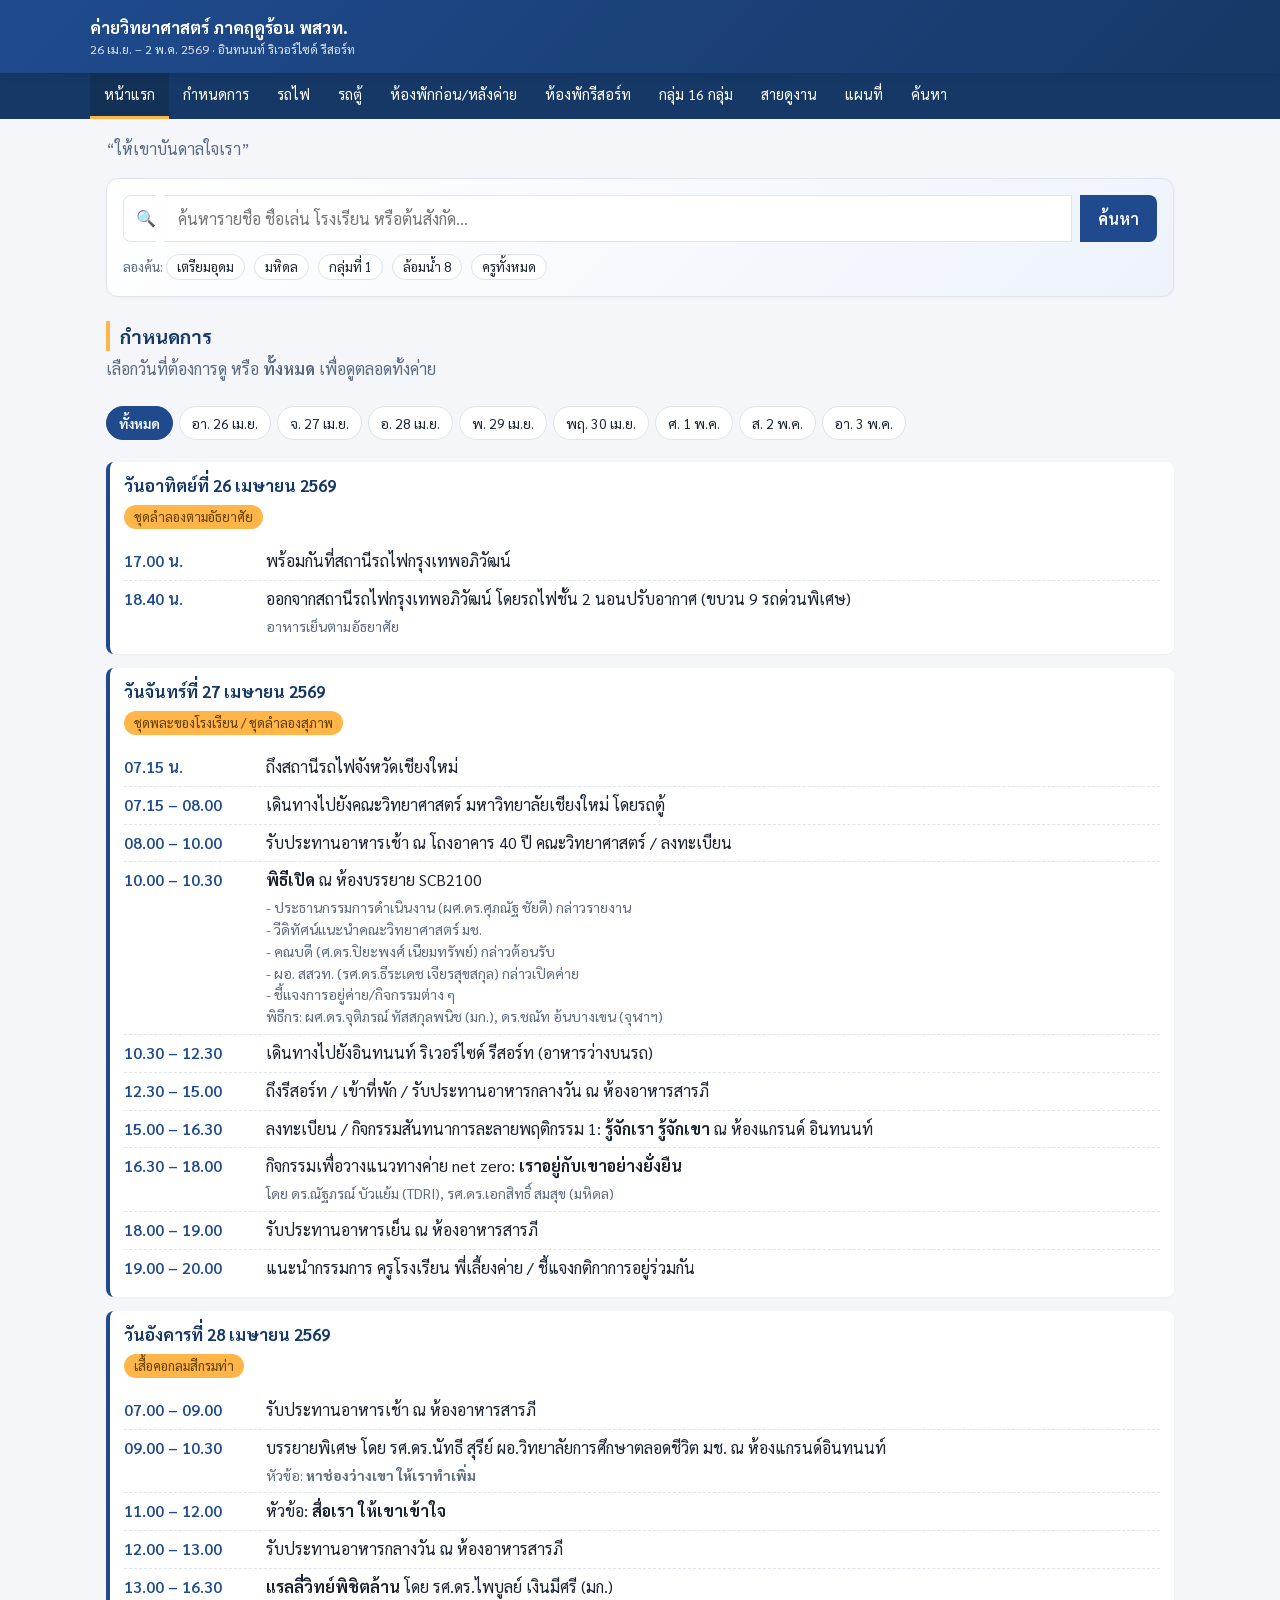
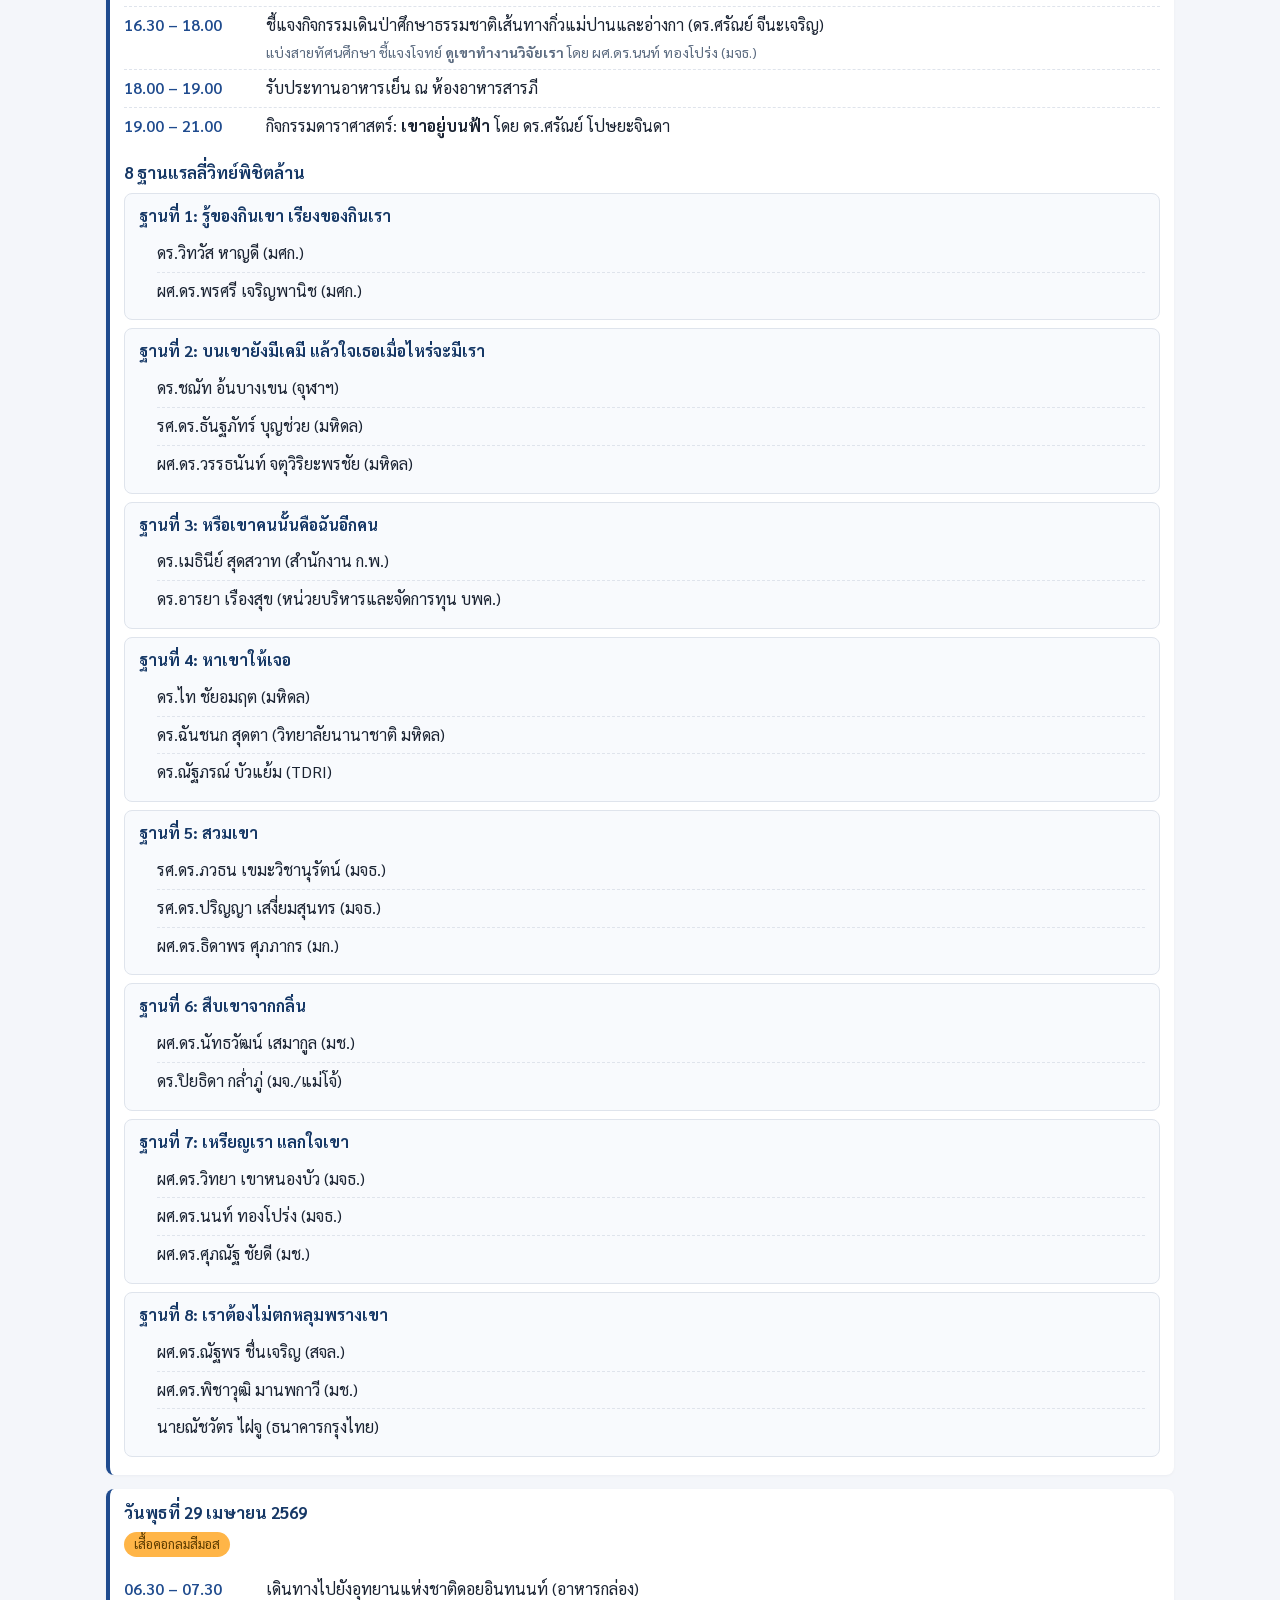
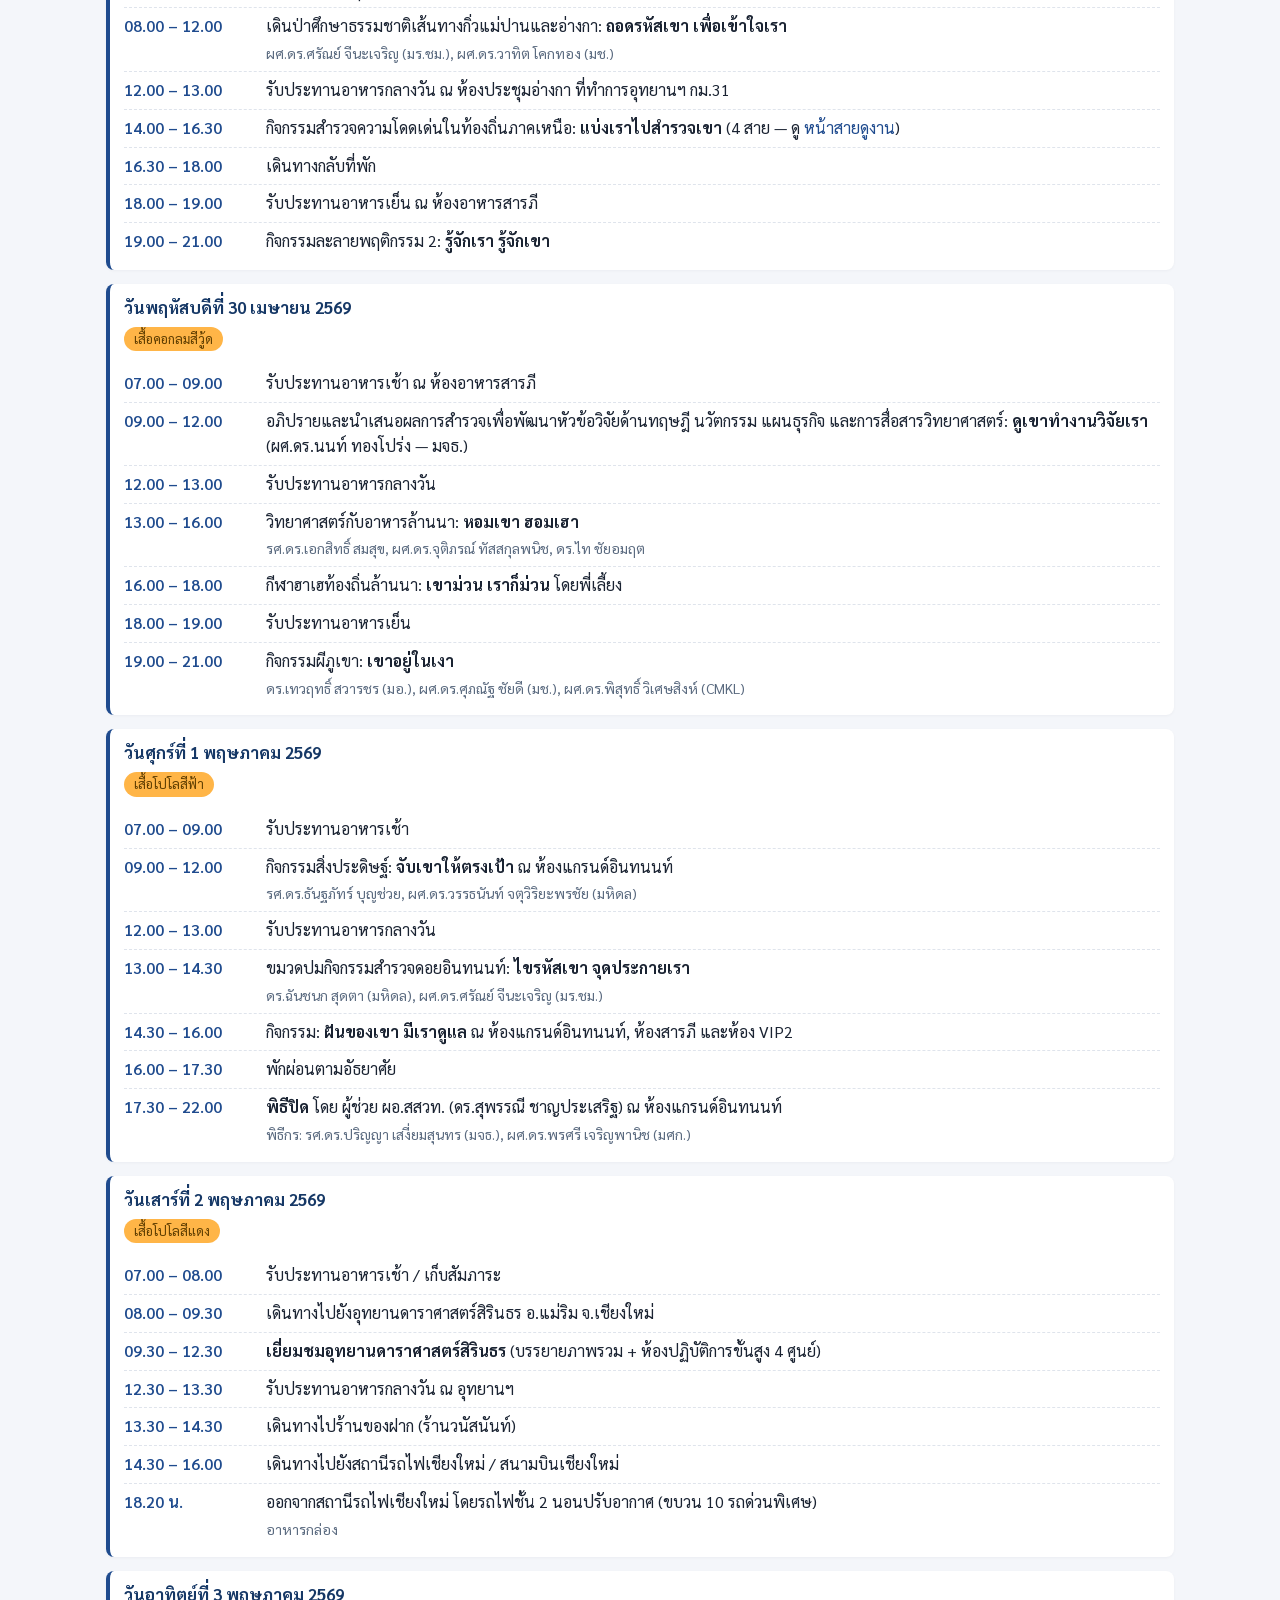
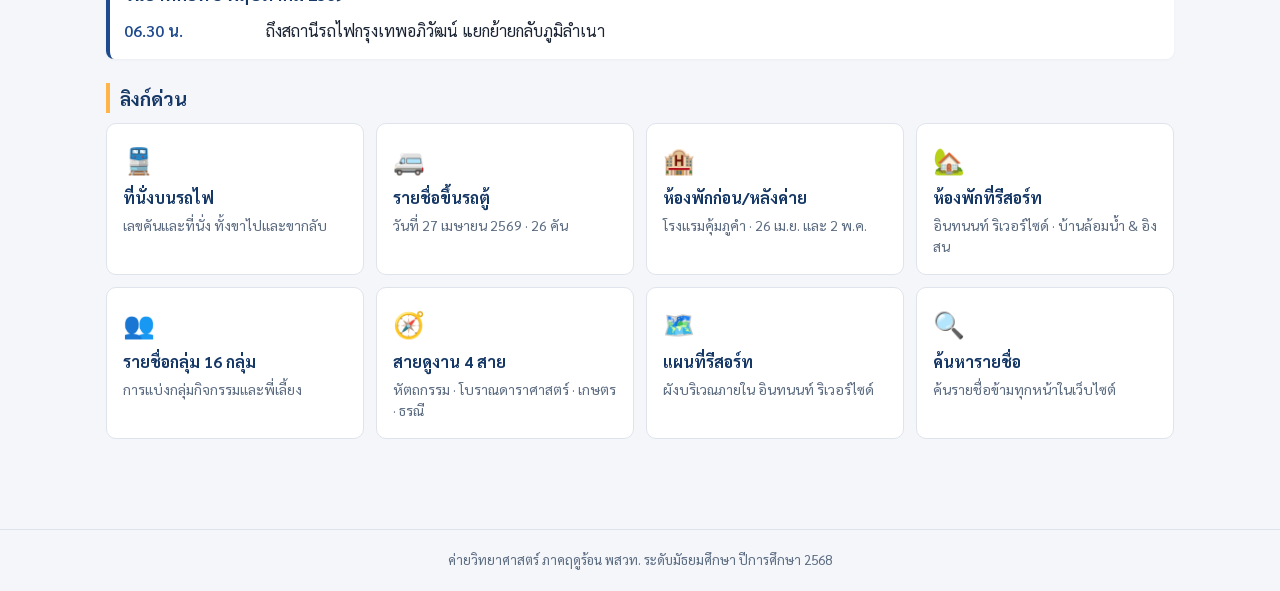
==== commit b02ac9f5: "Update index, schedule, and train pages Co-Authored-By: Claude Opus 4.7 (1M context) <noreply@anthro" ====
--- a/dpst25/index.html
+++ b/dpst25/index.html
@@ -31,7 +31,8 @@
   </div>
 </nav>
 <main>
-  <p style="font-size:1.2rem;font-weight:600;color:var(--primary-dark);margin:4px 0 6px;">“ให้เขาบันดาลใจเรา”</p>
+
+  <p class="lead">“ให้เขาบันดาลใจเรา”</p>
   <div class="hero-search">
     <form action="search.html" method="get" role="search">
       <span class="icon" aria-hidden="true">🔍</span>
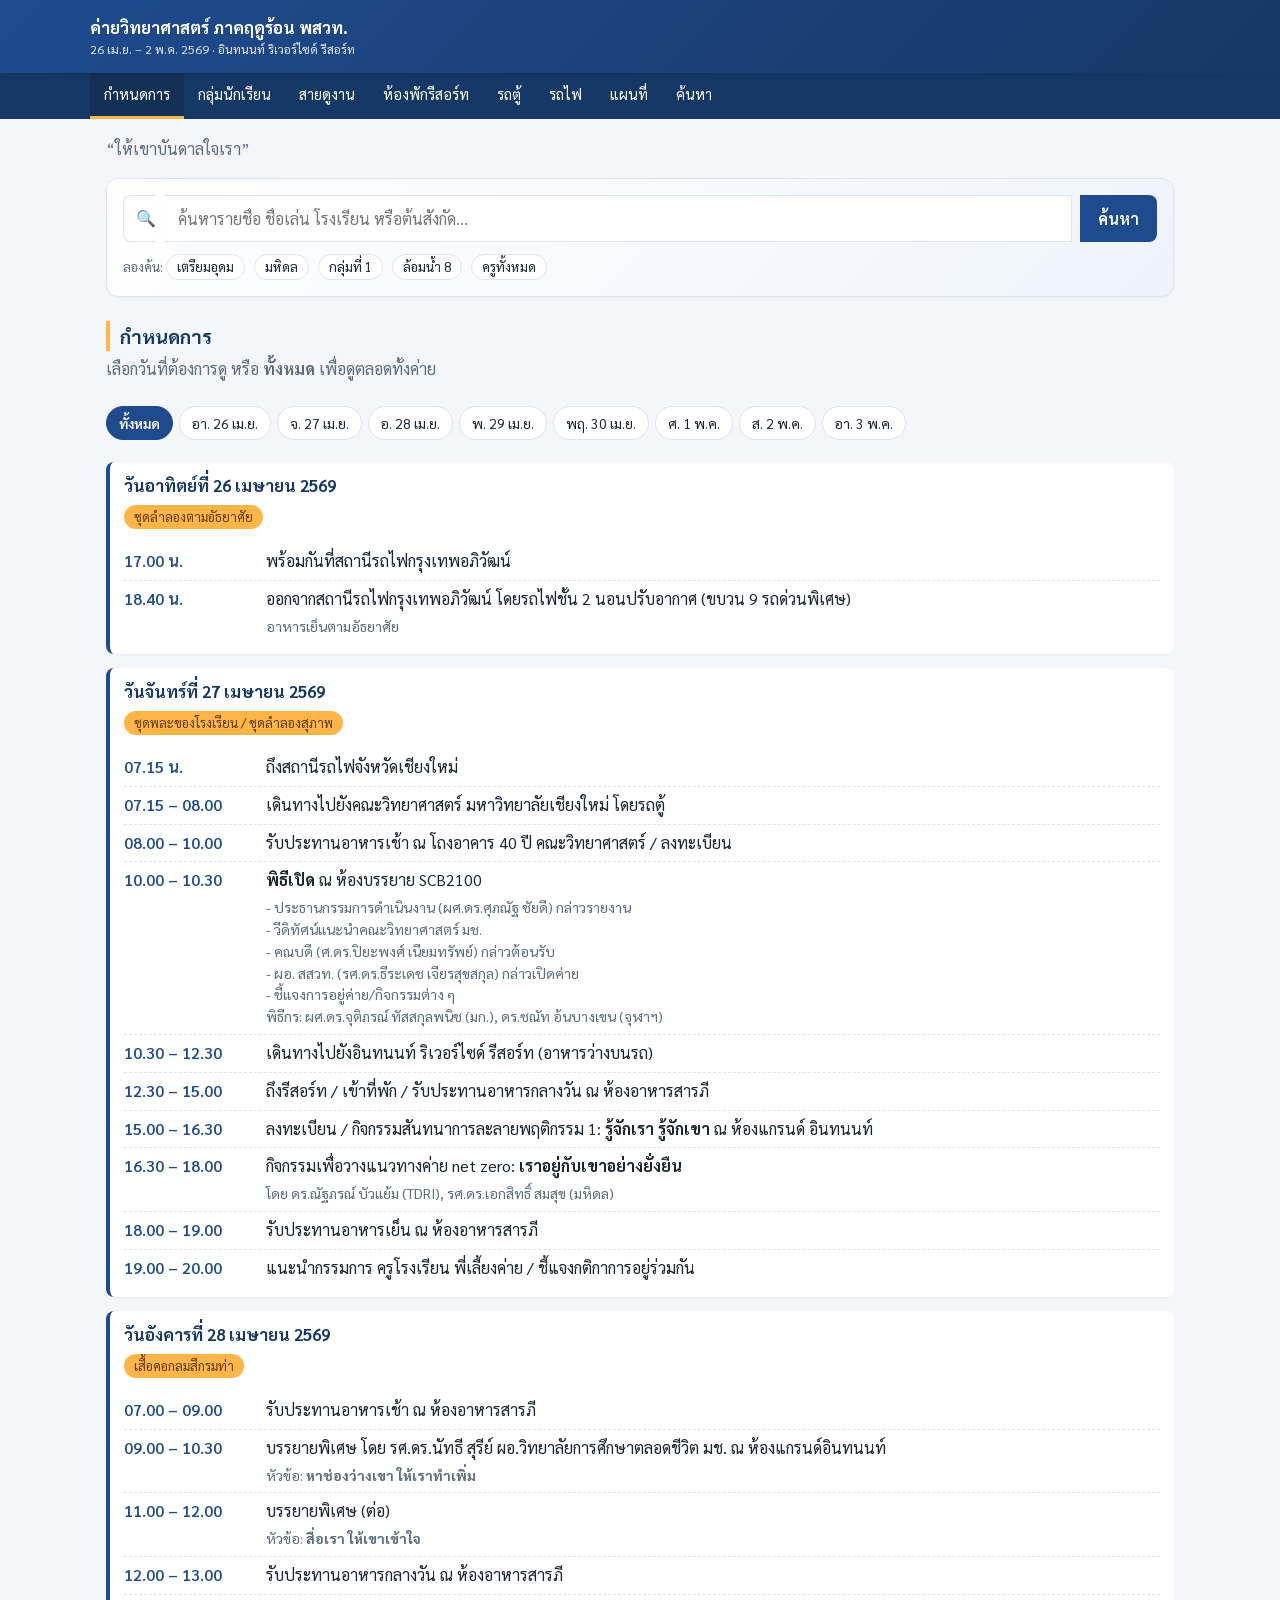
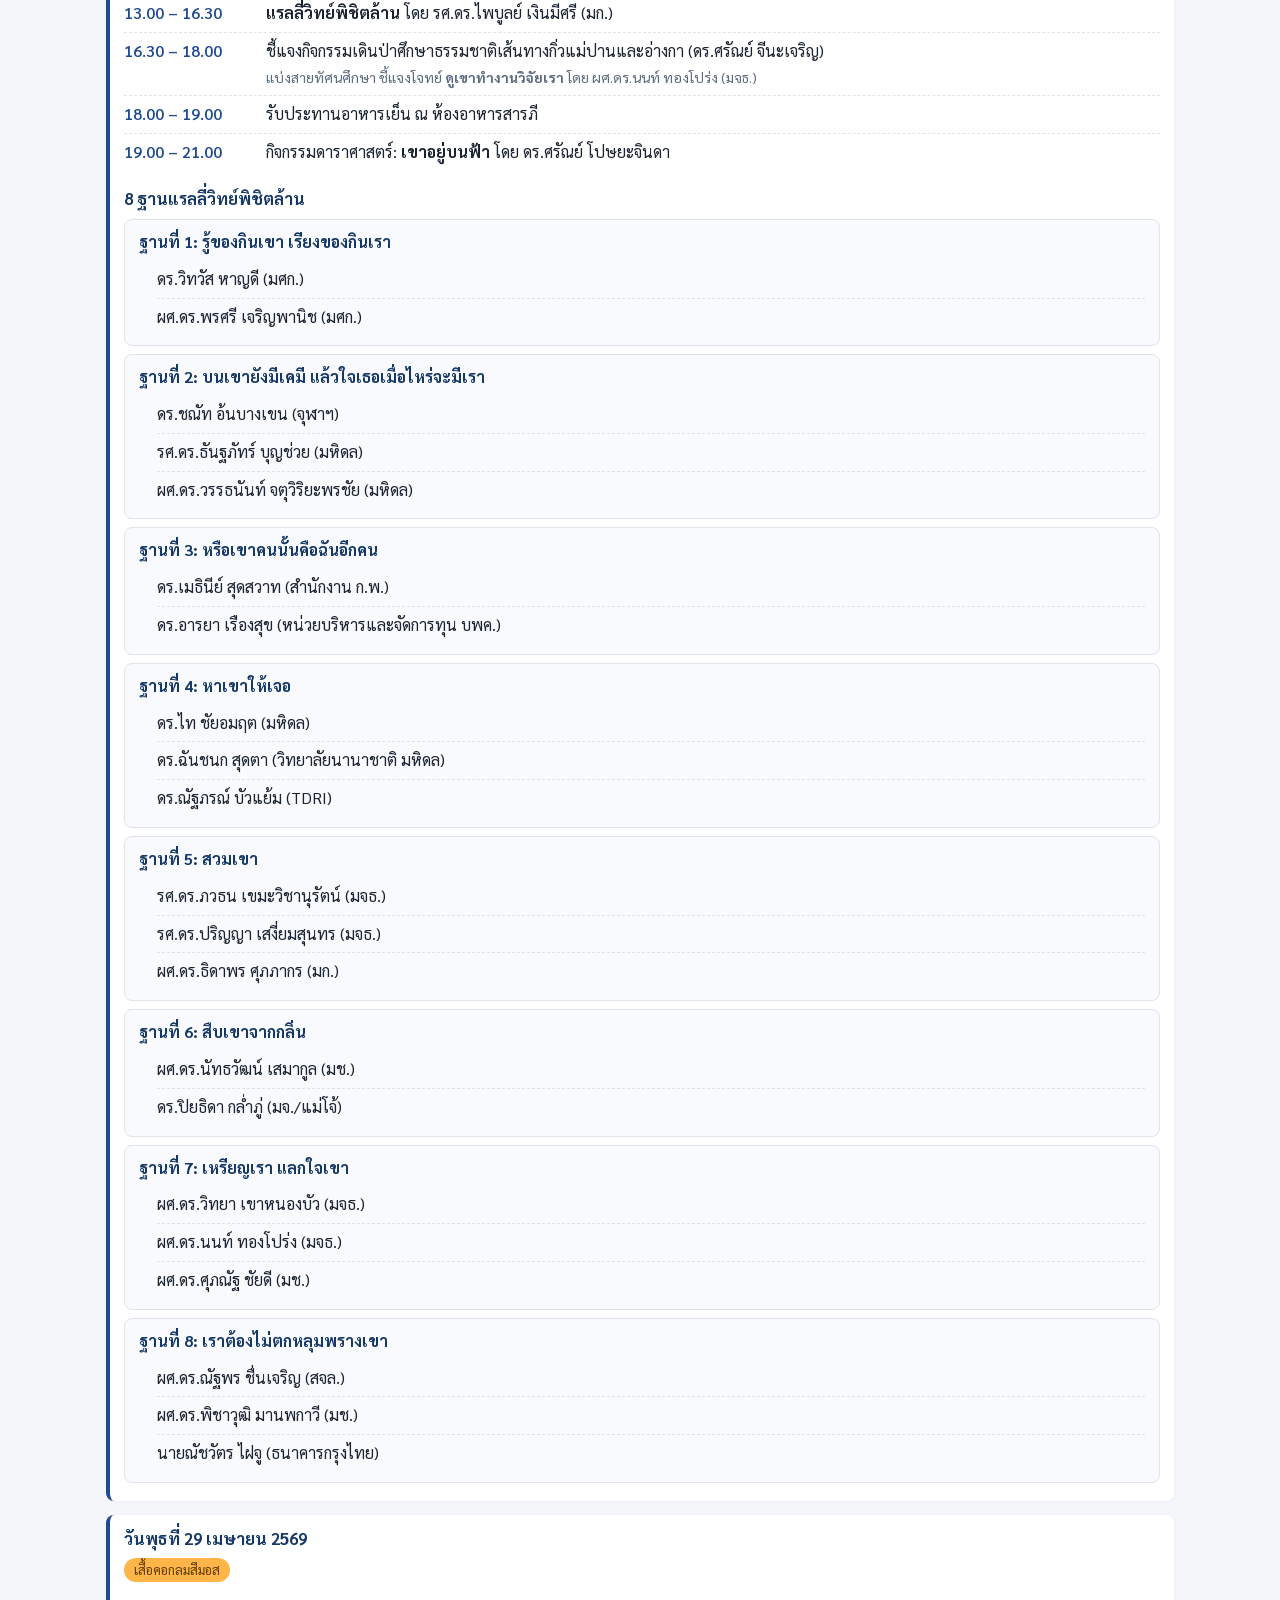
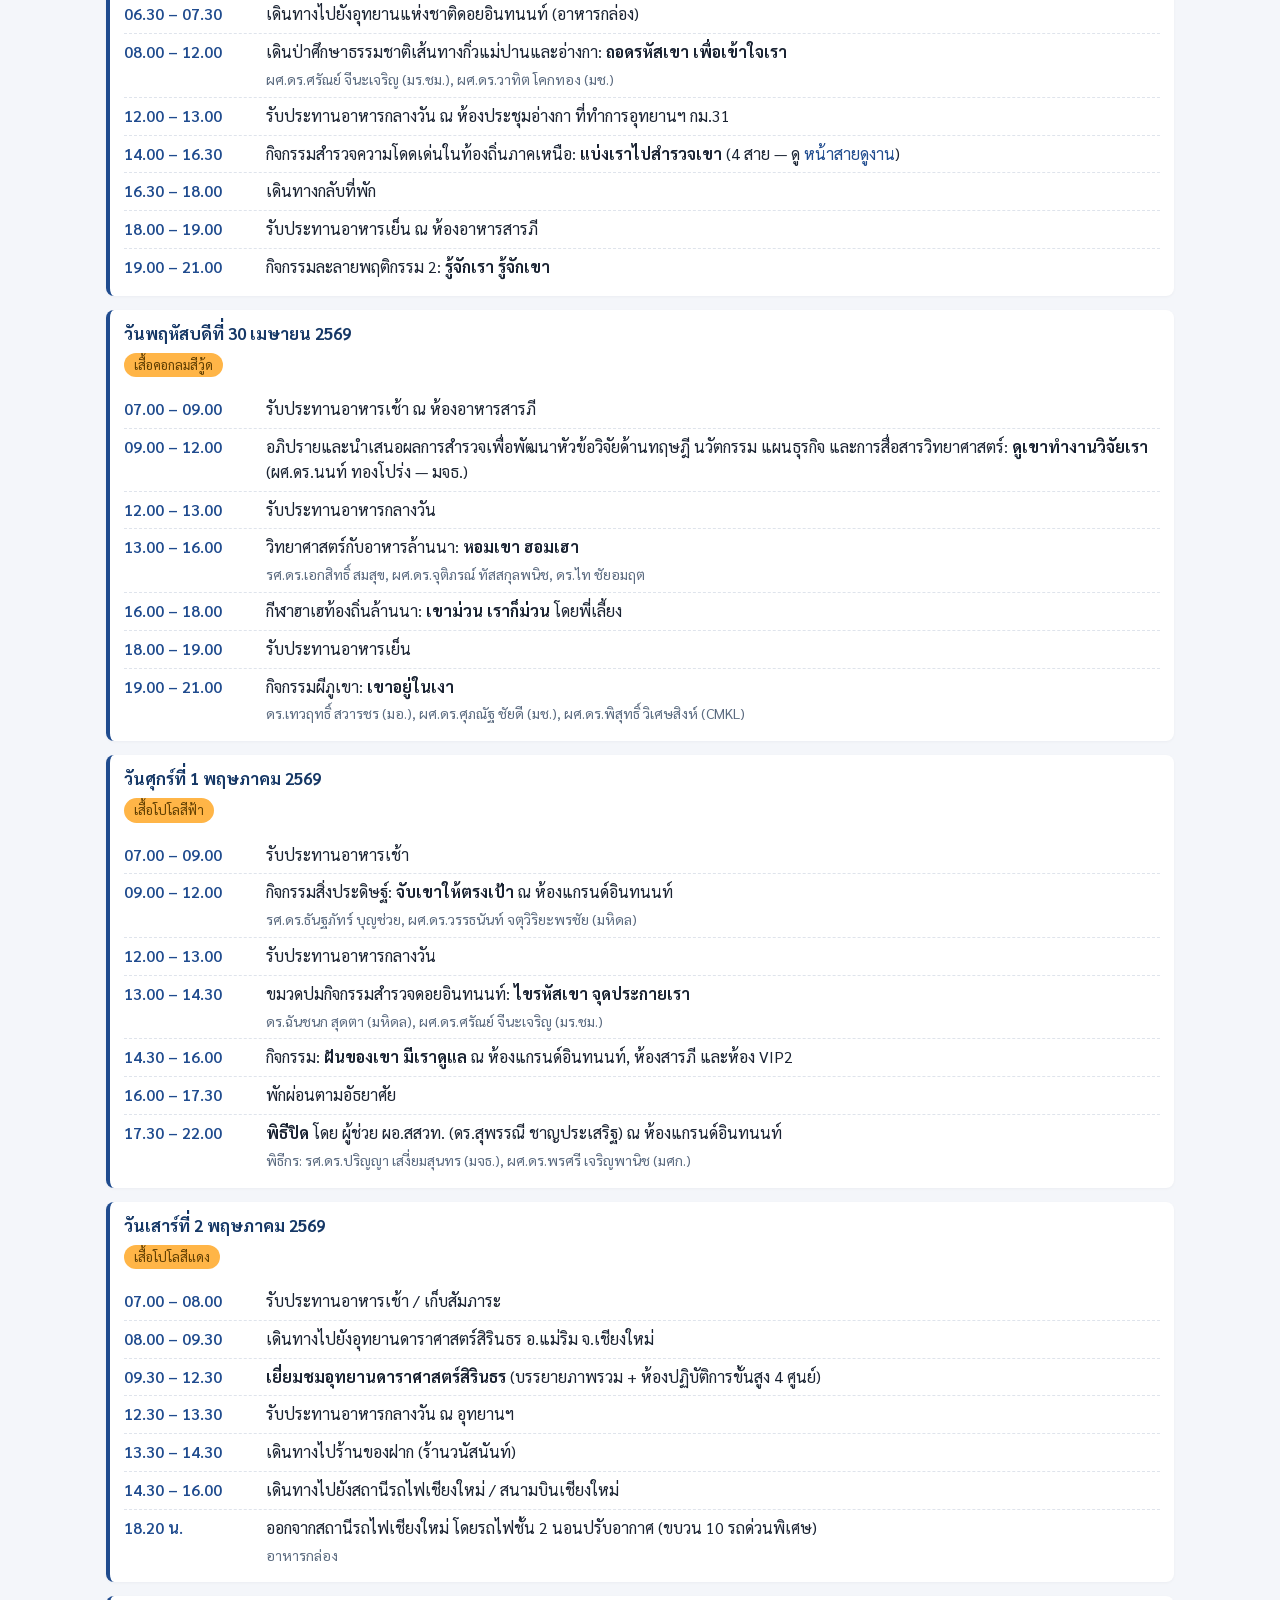
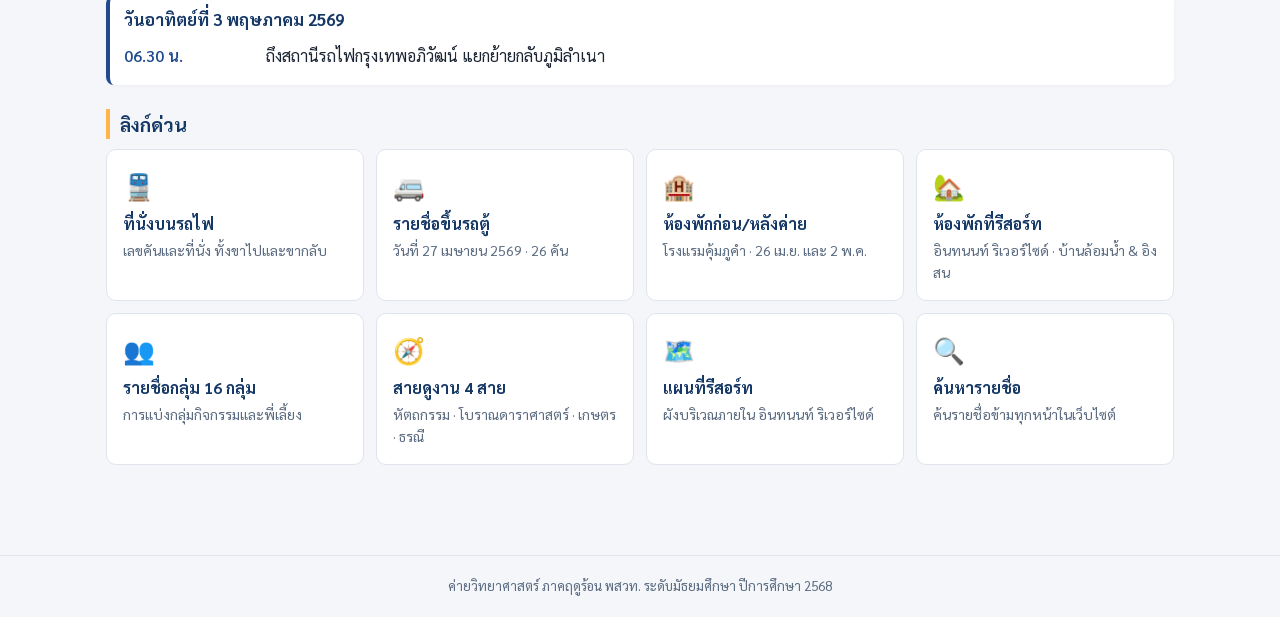
==== commit 3cd0fa09: "Update nav, remove schedule.html, fix schedule formatting - Remove schedule.html (schedule is embedd" ====
--- a/dpst25/index.html
+++ b/dpst25/index.html
@@ -18,14 +18,12 @@
 </header>
 <nav class="site-nav">
   <div class="wrap">
-    <a href="index.html" class="active">หน้าแรก</a>
-    <a href="schedule.html">กำหนดการ</a>
+    <a href="index.html" class="active">กำหนดการ</a>
+    <a href="groups.html">กลุ่มนักเรียน</a>
+    <a href="field-trip.html">สายดูงาน</a>
+    <a href="accommodation.html">ห้องพักรีสอร์ท</a>
+    <a href="vans.html">รถตู้</a>
     <a href="train.html">รถไฟ</a>
-    <a href="vans.html">รถตู้</a>
-    <a href="hotel-rooms.html">ห้องพักก่อน/หลังค่าย</a>
-    <a href="accommodation.html">ห้องพักรีสอร์ท</a>
-    <a href="groups.html">กลุ่ม 16 กลุ่ม</a>
-    <a href="field-trip.html">สายดูงาน</a>
     <a href="map.html">แผนที่</a>
     <a href="search.html">ค้นหา</a>
   </div>
@@ -94,7 +92,7 @@
     <ul>
       <li><span class="time">07.00 – 09.00</span><span class="what">รับประทานอาหารเช้า ณ ห้องอาหารสารภี</span></li>
       <li><span class="time">09.00 – 10.30</span><span class="what">บรรยายพิเศษ โดย รศ.ดร.นัทธี สุรีย์ ผอ.วิทยาลัยการศึกษาตลอดชีวิต มช. ณ ห้องแกรนด์อินทนนท์<span class="sub">หัวข้อ: <strong>หาช่องว่างเขา ให้เราทำเพิ่ม</strong></span></span></li>
-      <li><span class="time">11.00 – 12.00</span><span class="what">หัวข้อ: <strong>สื่อเรา ให้เขาเข้าใจ</strong></span></li>
+      <li><span class="time">11.00 – 12.00</span><span class="what">บรรยายพิเศษ (ต่อ)<span class="sub">หัวข้อ: <strong>สื่อเรา ให้เขาเข้าใจ</strong></span></span></li>
       <li><span class="time">12.00 – 13.00</span><span class="what">รับประทานอาหารกลางวัน ณ ห้องอาหารสารภี</span></li>
       <li><span class="time">13.00 – 16.30</span><span class="what"><strong>แรลลี่วิทย์พิชิตล้าน</strong> โดย รศ.ดร.ไพบูลย์ เงินมีศรี (มก.)</span></li>
       <li><span class="time">16.30 – 18.00</span><span class="what">ชี้แจงกิจกรรมเดินป่าศึกษาธรรมชาติเส้นทางกิ่วแม่ปานและอ่างกา (ดร.ศรัณย์ จีนะเจริญ)<span class="sub">แบ่งสายทัศนศึกษา ชี้แจงโจทย์ <strong>ดูเขาทำงานวิจัยเรา</strong> โดย ผศ.ดร.นนท์ ทองโปร่ง (มจธ.)</span></span></li>
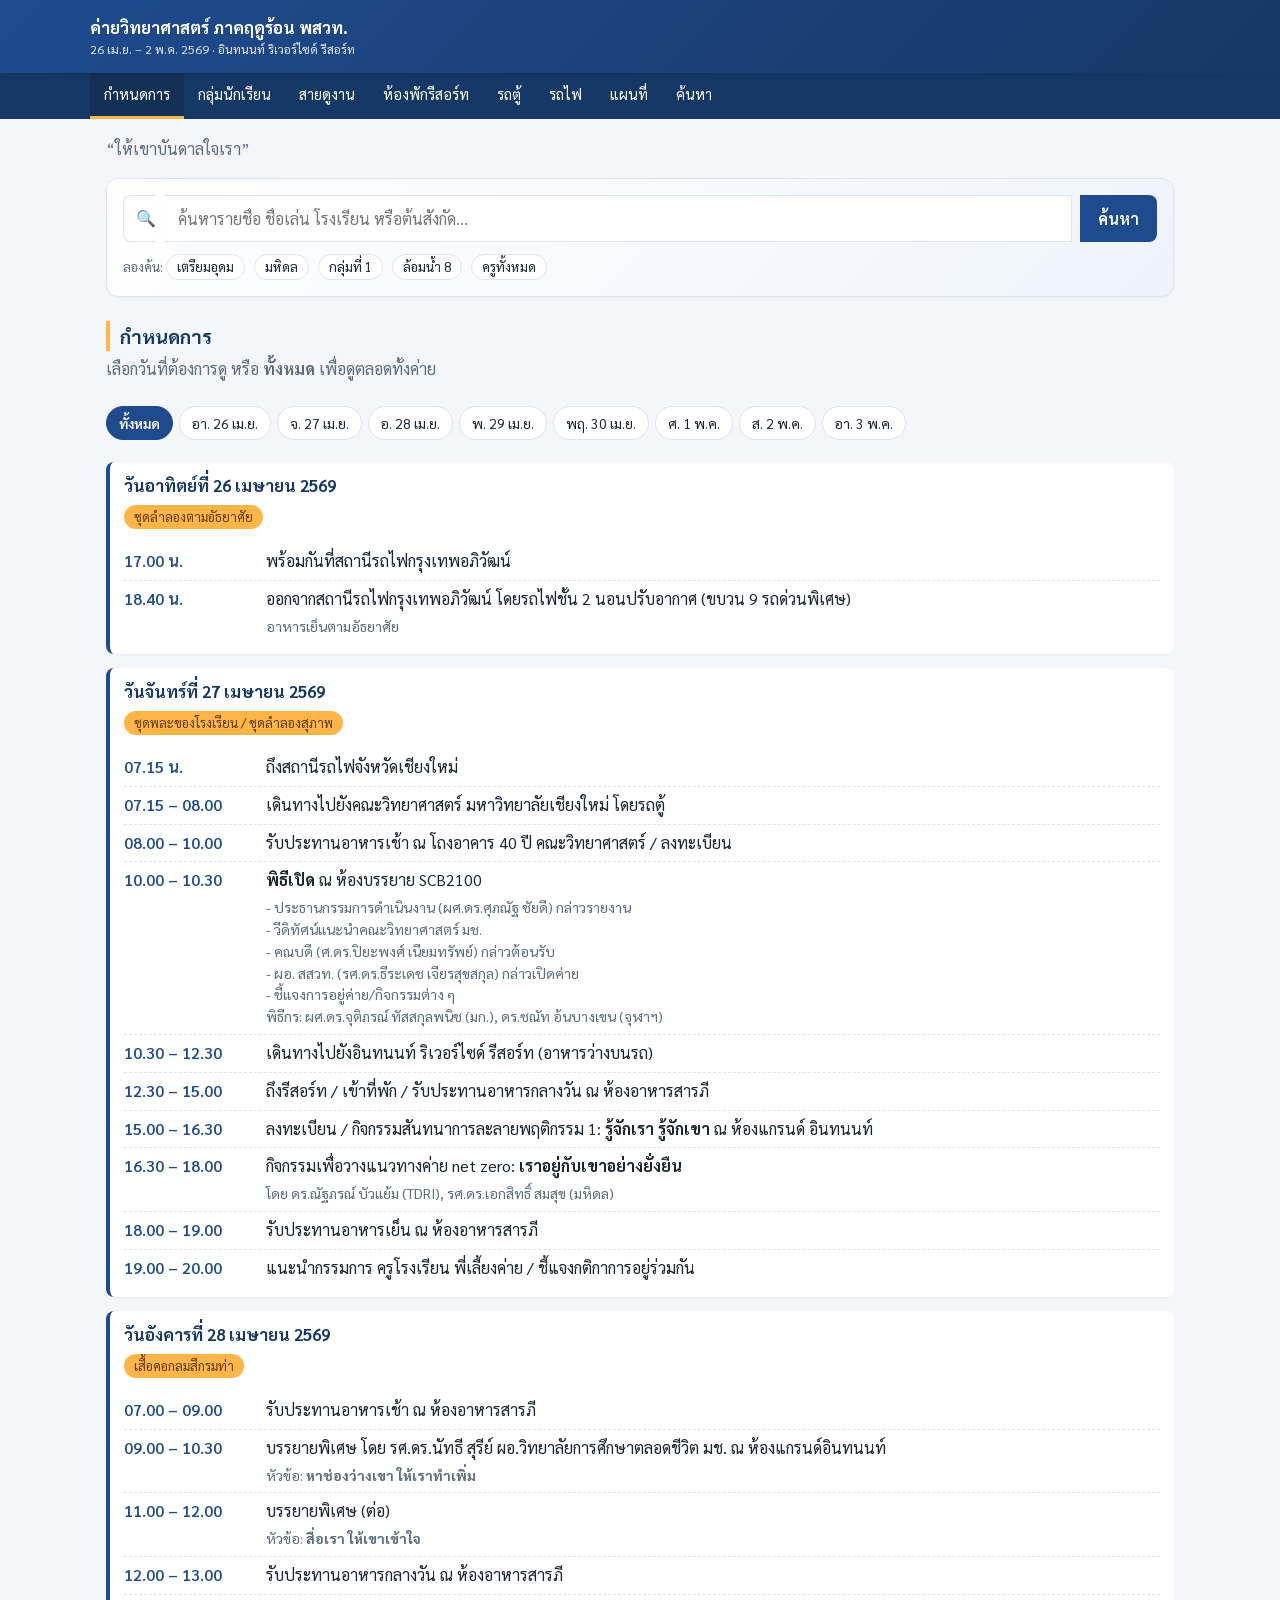
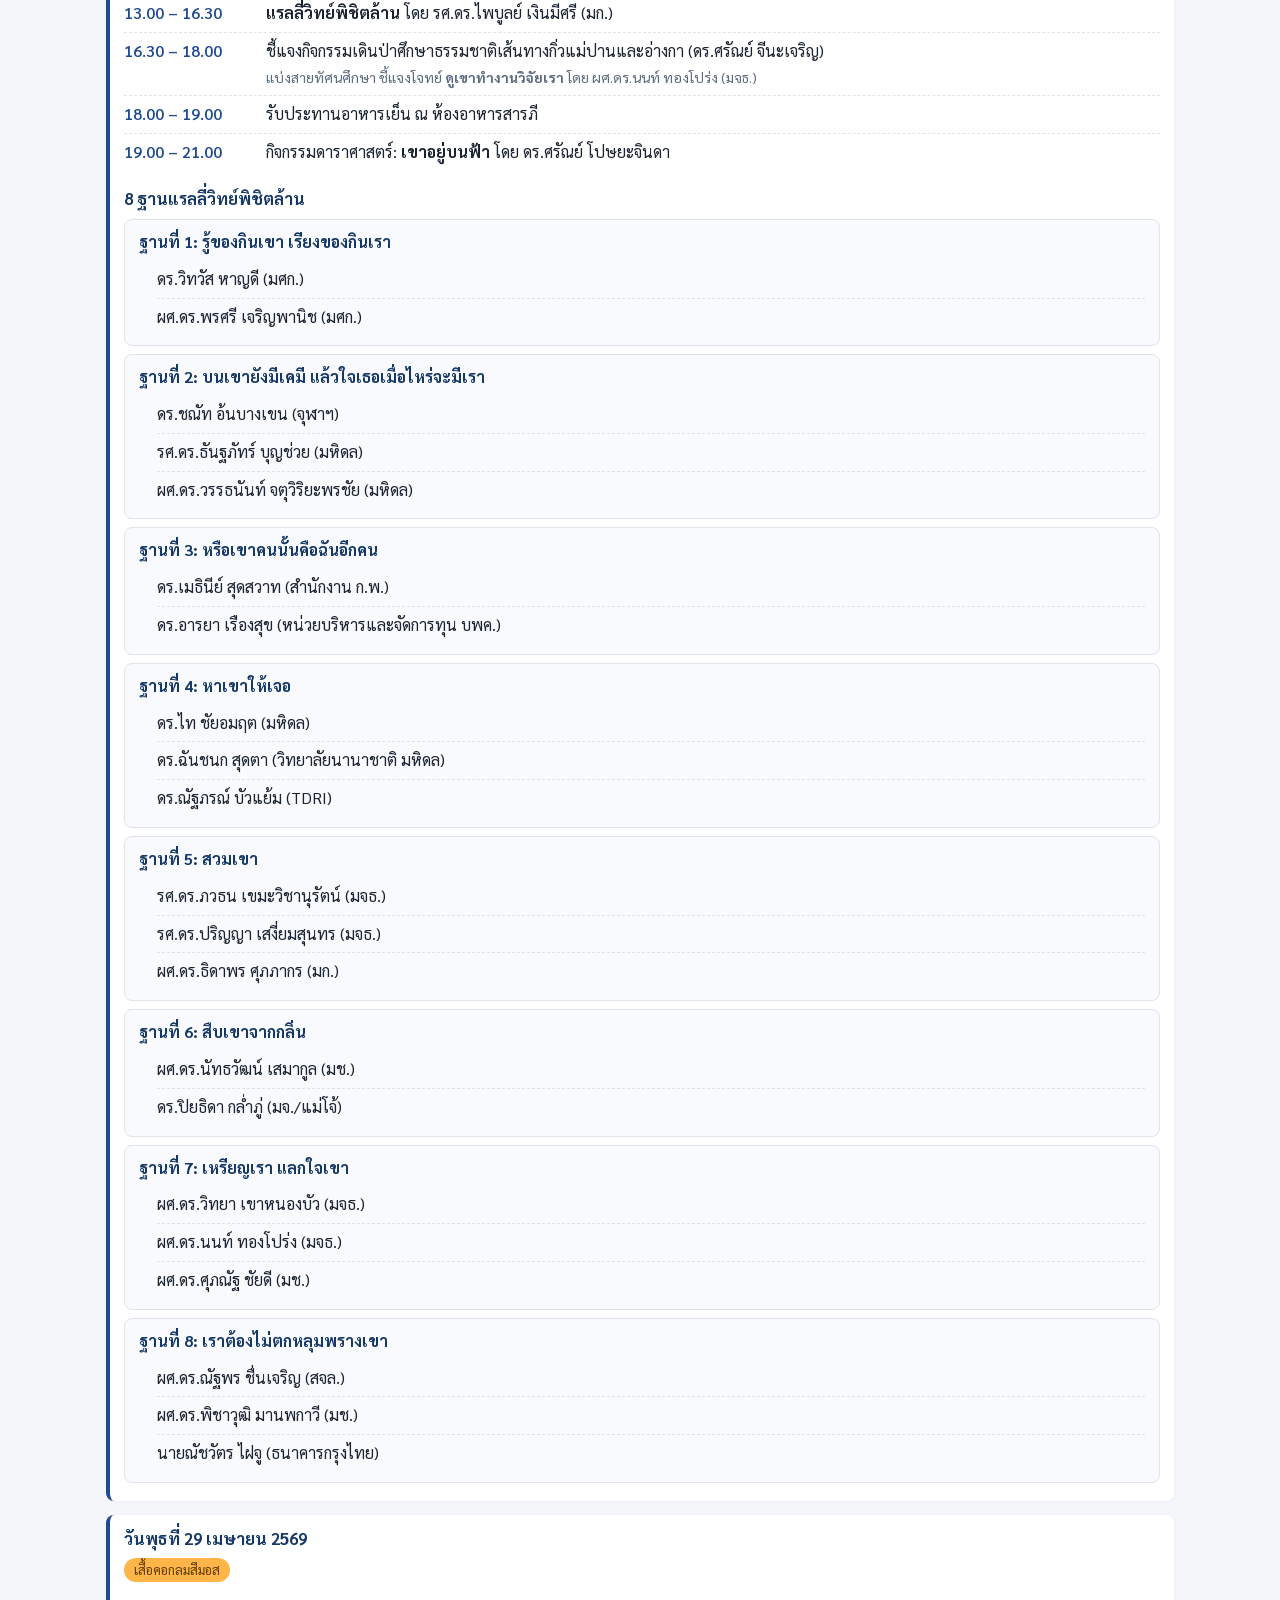
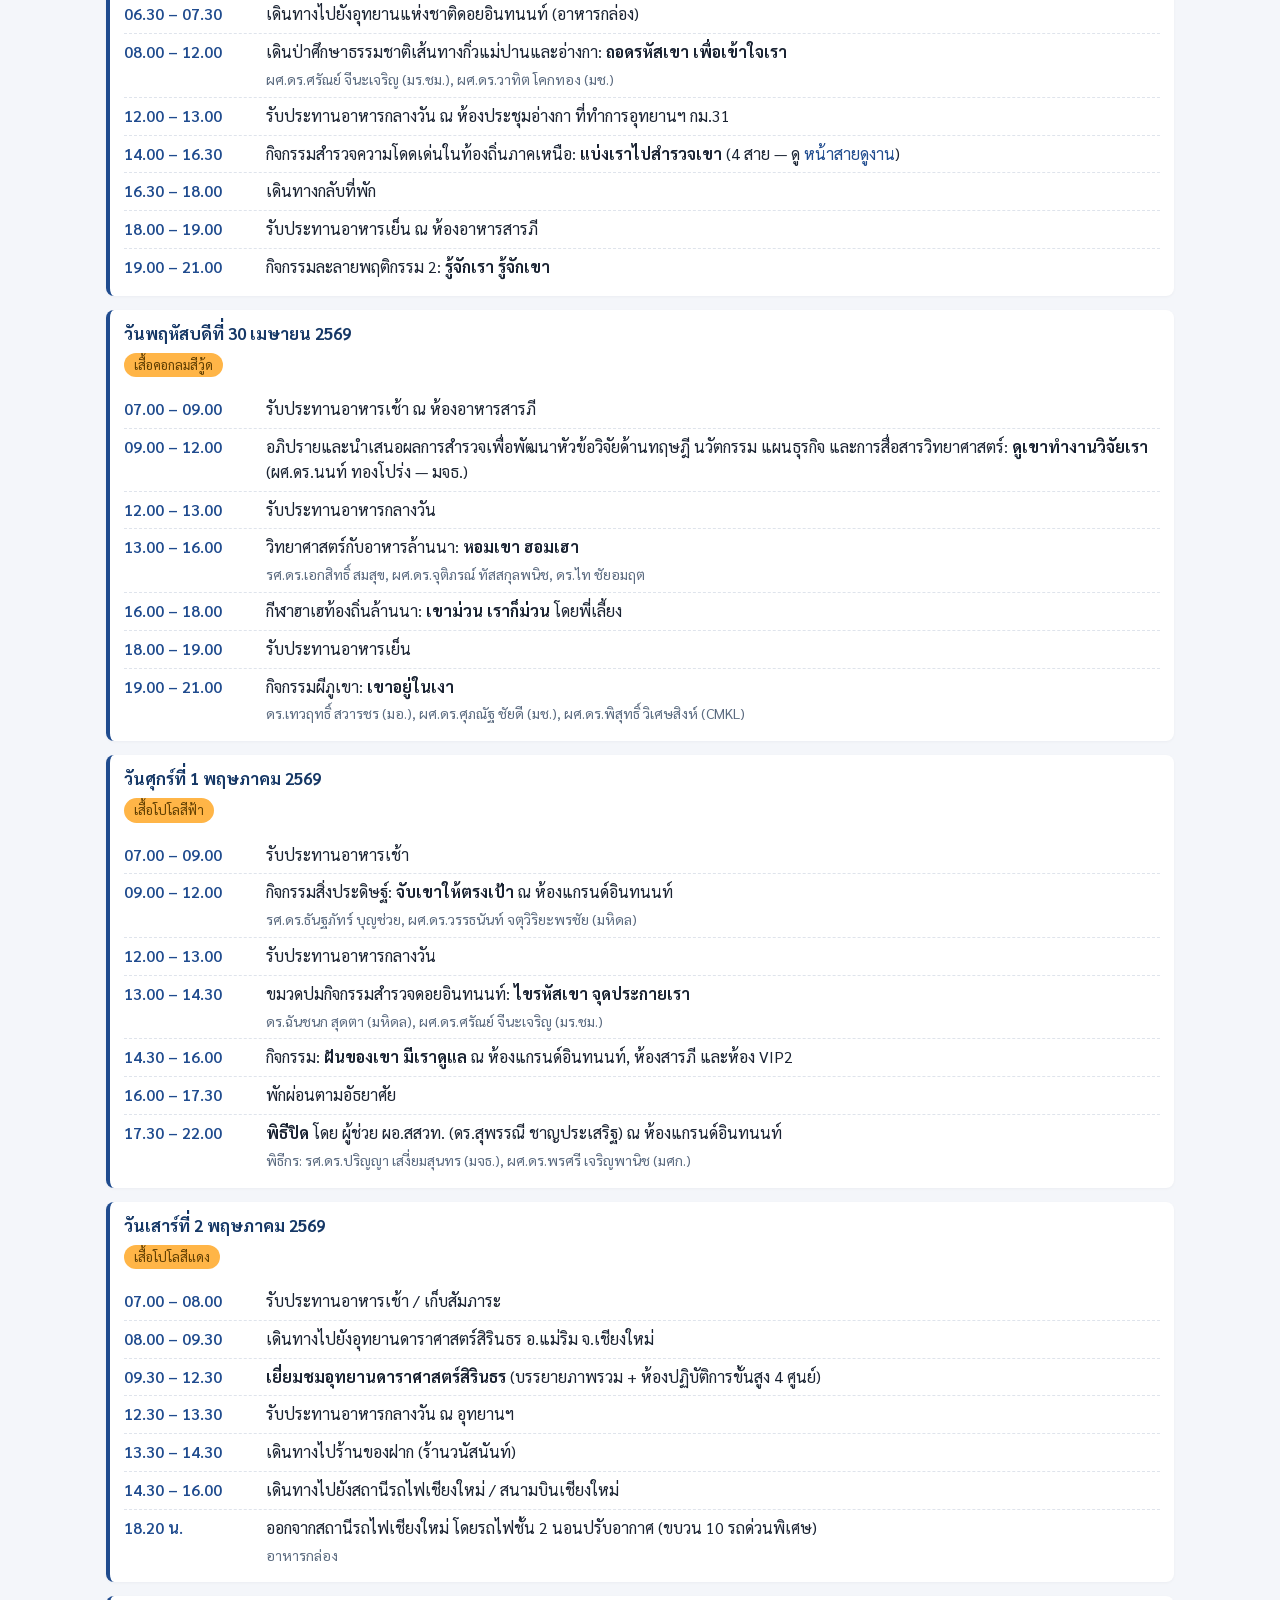
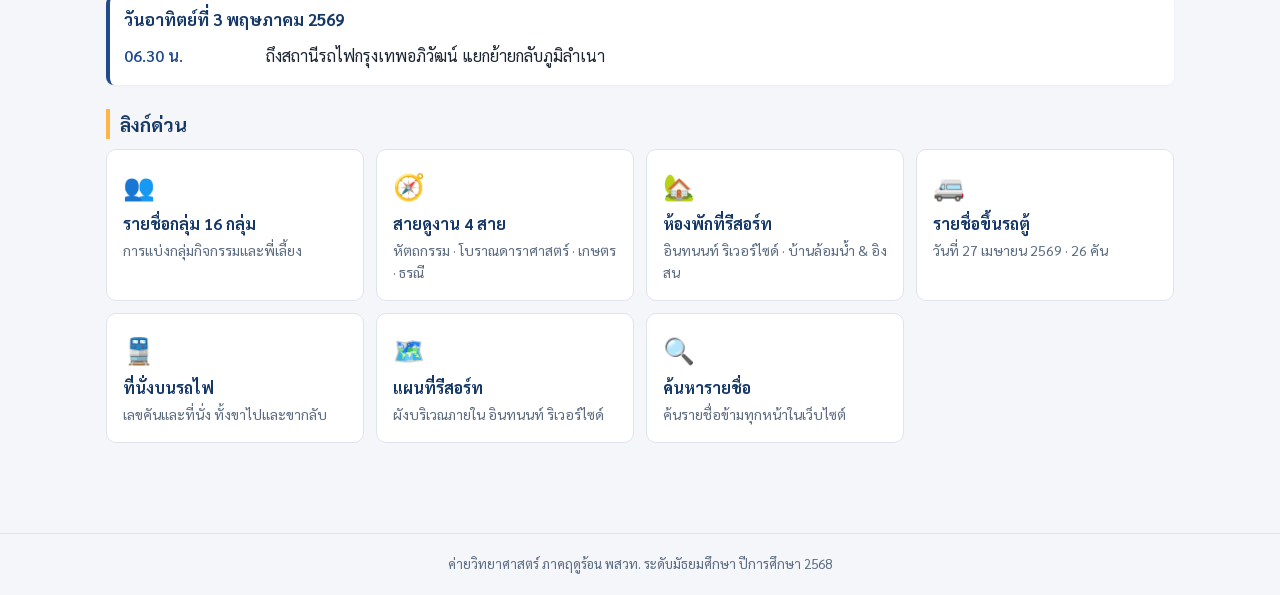
==== commit e588d4e4: "Clean up quick links to match main nav" ====
--- a/dpst25/index.html
+++ b/dpst25/index.html
@@ -201,35 +201,30 @@
 
   <h2>ลิงก์ด่วน</h2>
   <div class="tile-grid">
+    <a class="tile" href="groups.html">
+      <div class="icon">👥</div>
+      <div class="title">รายชื่อกลุ่ม 16 กลุ่ม</div>
+      <div class="desc">การแบ่งกลุ่มกิจกรรมและพี่เลี้ยง</div>
+    </a>
+    <a class="tile" href="field-trip.html">
+      <div class="icon">🧭</div>
+      <div class="title">สายดูงาน 4 สาย</div>
+      <div class="desc">หัตถกรรม · โบราณดาราศาสตร์ · เกษตร · ธรณี</div>
+    </a>
+    <a class="tile" href="accommodation.html">
+      <div class="icon">🏡</div>
+      <div class="title">ห้องพักที่รีสอร์ท</div>
+      <div class="desc">อินทนนท์ ริเวอร์ไซด์ · บ้านล้อมน้ำ &amp; อิงสน</div>
+    </a>
+    <a class="tile" href="vans.html">
+      <div class="icon">🚐</div>
+      <div class="title">รายชื่อขึ้นรถตู้</div>
+      <div class="desc">วันที่ 27 เมษายน 2569 · 26 คัน</div>
+    </a>
     <a class="tile" href="train.html">
       <div class="icon">🚆</div>
       <div class="title">ที่นั่งบนรถไฟ</div>
       <div class="desc">เลขคันและที่นั่ง ทั้งขาไปและขากลับ</div>
-    </a>
-    <a class="tile" href="vans.html">
-      <div class="icon">🚐</div>
-      <div class="title">รายชื่อขึ้นรถตู้</div>
-      <div class="desc">วันที่ 27 เมษายน 2569 · 26 คัน</div>
-    </a>
-    <a class="tile" href="hotel-rooms.html">
-      <div class="icon">🏨</div>
-      <div class="title">ห้องพักก่อน/หลังค่าย</div>
-      <div class="desc">โรงแรมคุ้มภูคำ · 26 เม.ย. และ 2 พ.ค.</div>
-    </a>
-    <a class="tile" href="accommodation.html">
-      <div class="icon">🏡</div>
-      <div class="title">ห้องพักที่รีสอร์ท</div>
-      <div class="desc">อินทนนท์ ริเวอร์ไซด์ · บ้านล้อมน้ำ &amp; อิงสน</div>
-    </a>
-    <a class="tile" href="groups.html">
-      <div class="icon">👥</div>
-      <div class="title">รายชื่อกลุ่ม 16 กลุ่ม</div>
-      <div class="desc">การแบ่งกลุ่มกิจกรรมและพี่เลี้ยง</div>
-    </a>
-    <a class="tile" href="field-trip.html">
-      <div class="icon">🧭</div>
-      <div class="title">สายดูงาน 4 สาย</div>
-      <div class="desc">หัตถกรรม · โบราณดาราศาสตร์ · เกษตร · ธรณี</div>
     </a>
     <a class="tile" href="map.html">
       <div class="icon">🗺️</div>
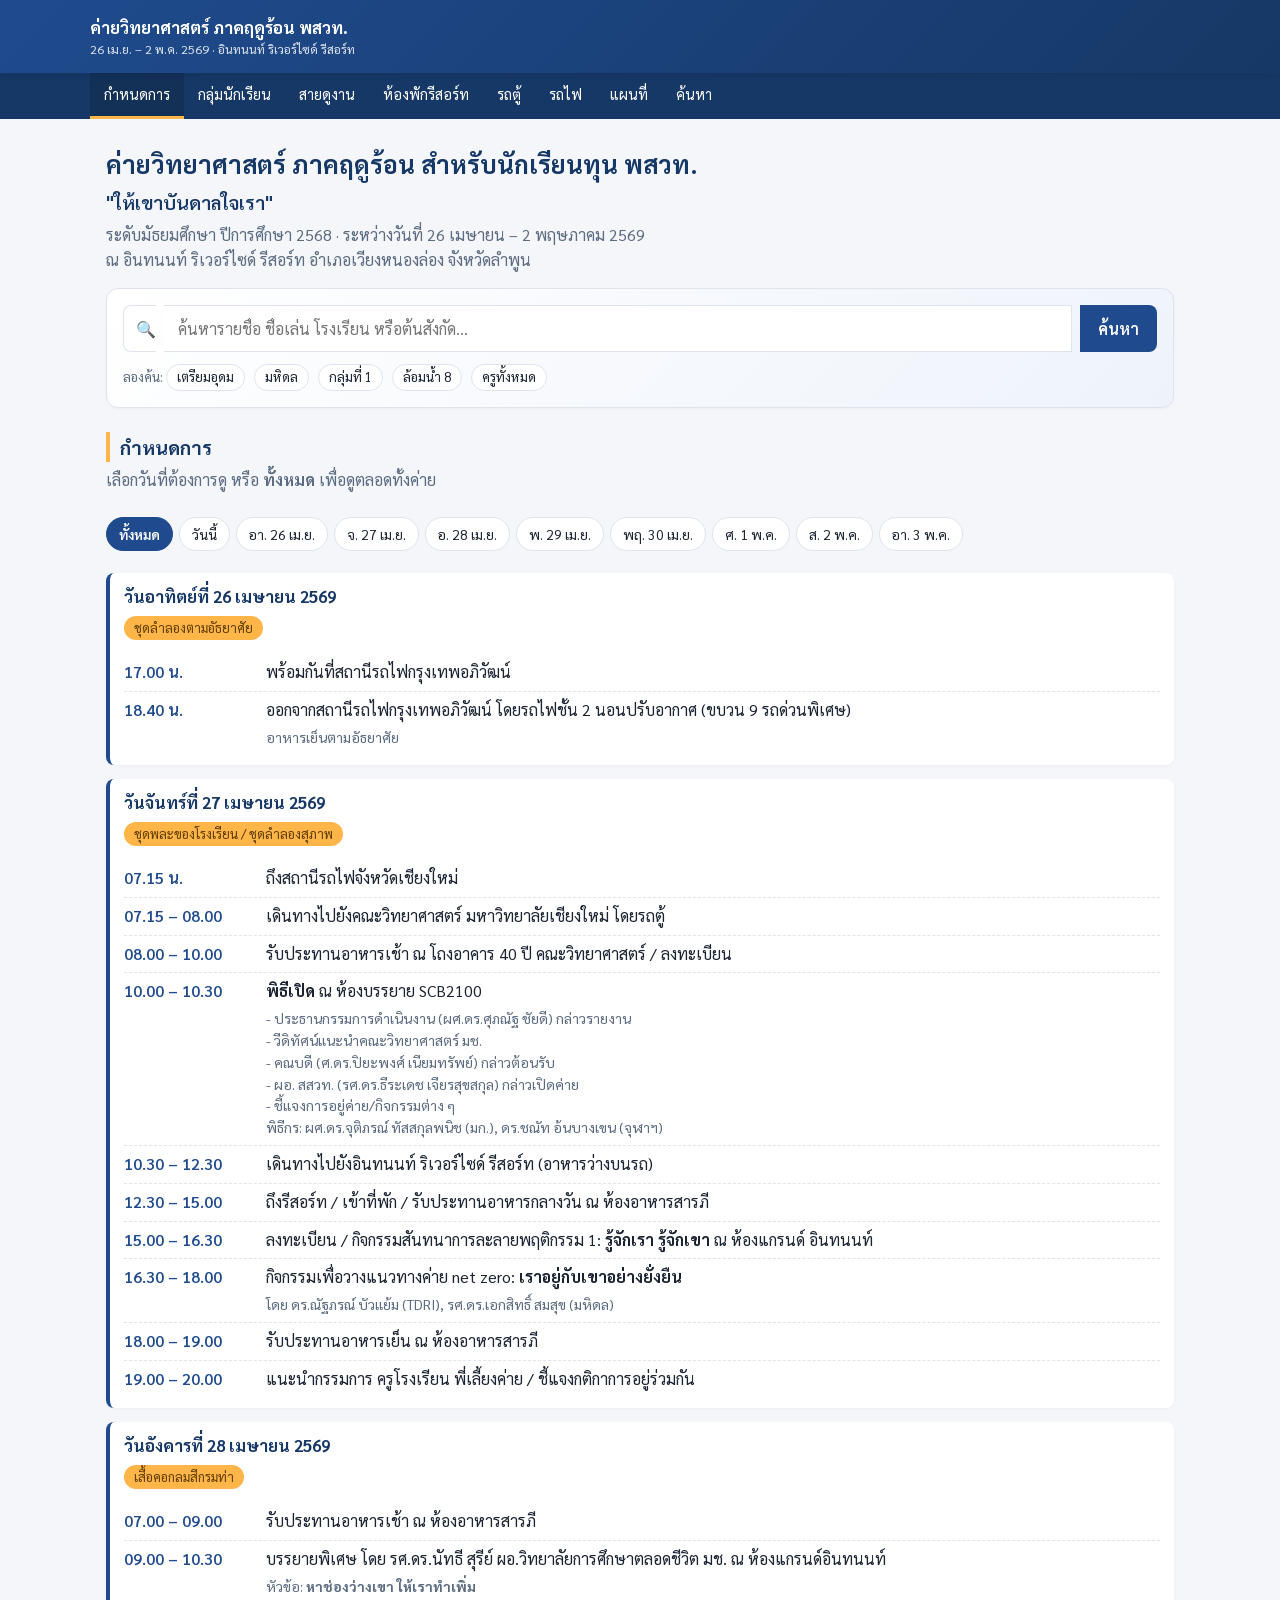
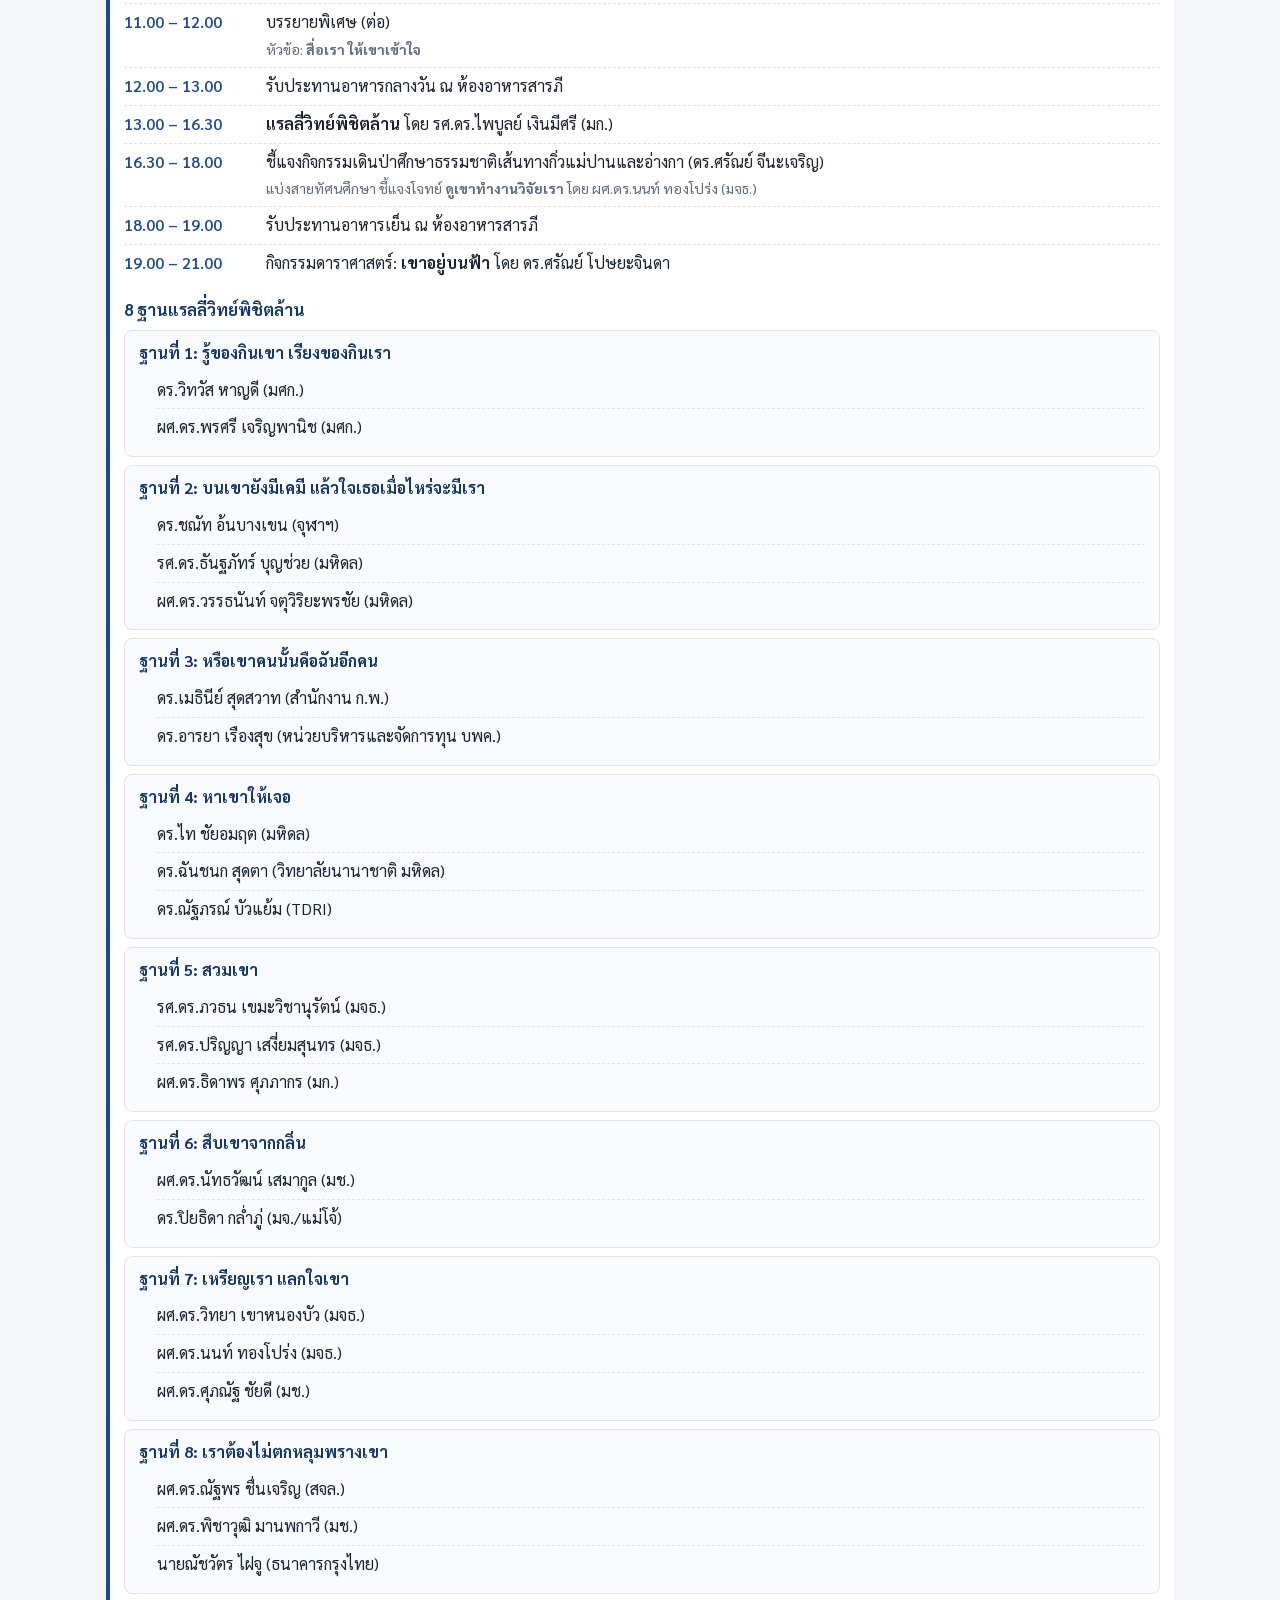
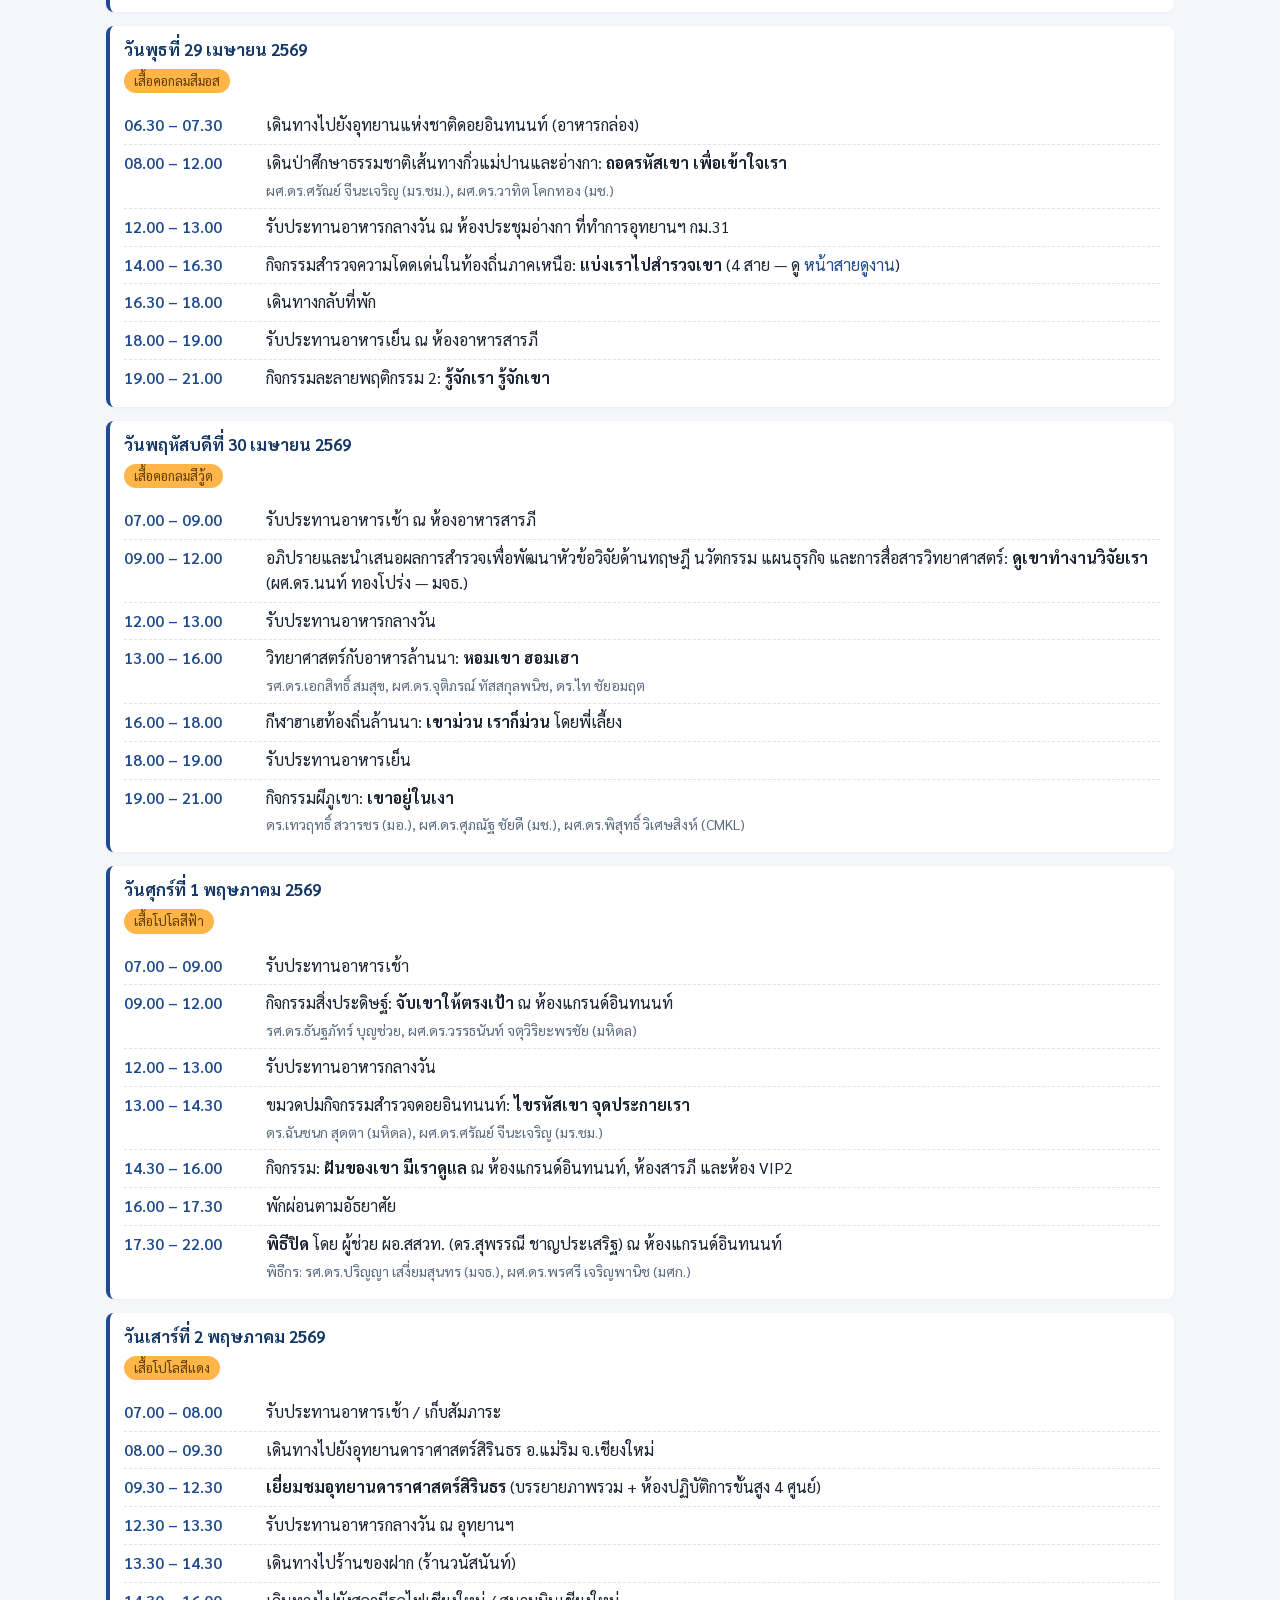
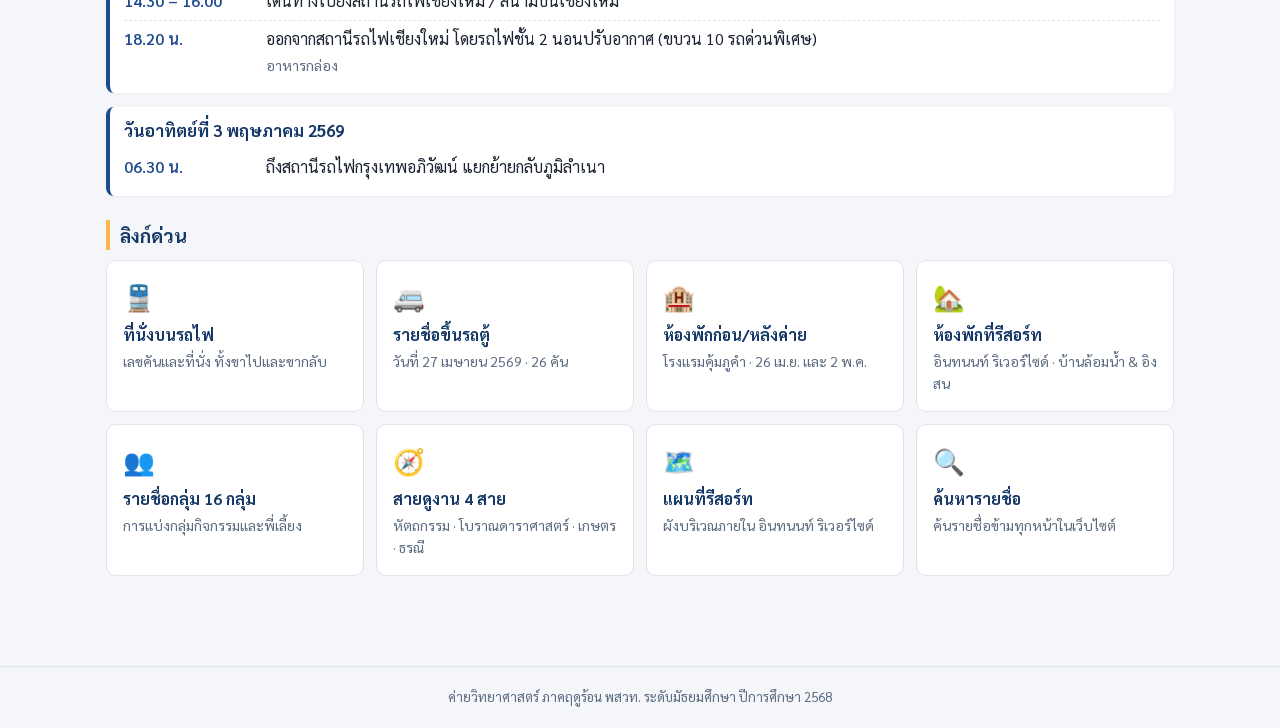
==== commit 3bbb6aa8: "Add วันนี้ filter button to schedule" ====
--- a/dpst25/index.html
+++ b/dpst25/index.html
@@ -30,7 +30,10 @@
 </nav>
 <main>
 
-  <p class="lead">“ให้เขาบันดาลใจเรา”</p>
+  <h1>ค่ายวิทยาศาสตร์ ภาคฤดูร้อน สำหรับนักเรียนทุน พสวท.</h1>
+  <p style="font-size:1.2rem;font-weight:600;color:var(--primary-dark);margin:4px 0 6px;">"ให้เขาบันดาลใจเรา"</p>
+  <p class="lead">ระดับมัธยมศึกษา ปีการศึกษา 2568 · ระหว่างวันที่ 26 เมษายน – 2 พฤษภาคม 2569<br>ณ อินทนนท์ ริเวอร์ไซด์ รีสอร์ท อำเภอเวียงหนองล่อง จังหวัดลำพูน</p>
+
   <div class="hero-search">
     <form action="search.html" method="get" role="search">
       <span class="icon" aria-hidden="true">🔍</span>
@@ -50,6 +53,7 @@
   <p class="lead" style="margin-top:-4px;">เลือกวันที่ต้องการดู หรือ <strong>ทั้งหมด</strong> เพื่อดูตลอดทั้งค่าย</p>
   <div class="day-filters" role="tablist">
     <button class="day-btn active" data-day="all">ทั้งหมด</button>
+    <button class="day-btn" data-day="today">วันนี้</button>
     <button class="day-btn" data-day="26apr">อา. 26 เม.ย.</button>
     <button class="day-btn" data-day="27apr">จ. 27 เม.ย.</button>
     <button class="day-btn" data-day="28apr">อ. 28 เม.ย.</button>
@@ -201,6 +205,26 @@
 
   <h2>ลิงก์ด่วน</h2>
   <div class="tile-grid">
+    <a class="tile" href="train.html">
+      <div class="icon">🚆</div>
+      <div class="title">ที่นั่งบนรถไฟ</div>
+      <div class="desc">เลขคันและที่นั่ง ทั้งขาไปและขากลับ</div>
+    </a>
+    <a class="tile" href="vans.html">
+      <div class="icon">🚐</div>
+      <div class="title">รายชื่อขึ้นรถตู้</div>
+      <div class="desc">วันที่ 27 เมษายน 2569 · 26 คัน</div>
+    </a>
+    <a class="tile" href="hotel-rooms.html">
+      <div class="icon">🏨</div>
+      <div class="title">ห้องพักก่อน/หลังค่าย</div>
+      <div class="desc">โรงแรมคุ้มภูคำ · 26 เม.ย. และ 2 พ.ค.</div>
+    </a>
+    <a class="tile" href="accommodation.html">
+      <div class="icon">🏡</div>
+      <div class="title">ห้องพักที่รีสอร์ท</div>
+      <div class="desc">อินทนนท์ ริเวอร์ไซด์ · บ้านล้อมน้ำ &amp; อิงสน</div>
+    </a>
     <a class="tile" href="groups.html">
       <div class="icon">👥</div>
       <div class="title">รายชื่อกลุ่ม 16 กลุ่ม</div>
@@ -210,21 +234,6 @@
       <div class="icon">🧭</div>
       <div class="title">สายดูงาน 4 สาย</div>
       <div class="desc">หัตถกรรม · โบราณดาราศาสตร์ · เกษตร · ธรณี</div>
-    </a>
-    <a class="tile" href="accommodation.html">
-      <div class="icon">🏡</div>
-      <div class="title">ห้องพักที่รีสอร์ท</div>
-      <div class="desc">อินทนนท์ ริเวอร์ไซด์ · บ้านล้อมน้ำ &amp; อิงสน</div>
-    </a>
-    <a class="tile" href="vans.html">
-      <div class="icon">🚐</div>
-      <div class="title">รายชื่อขึ้นรถตู้</div>
-      <div class="desc">วันที่ 27 เมษายน 2569 · 26 คัน</div>
-    </a>
-    <a class="tile" href="train.html">
-      <div class="icon">🚆</div>
-      <div class="title">ที่นั่งบนรถไฟ</div>
-      <div class="desc">เลขคันและที่นั่ง ทั้งขาไปและขากลับ</div>
     </a>
     <a class="tile" href="map.html">
       <div class="icon">🗺️</div>
